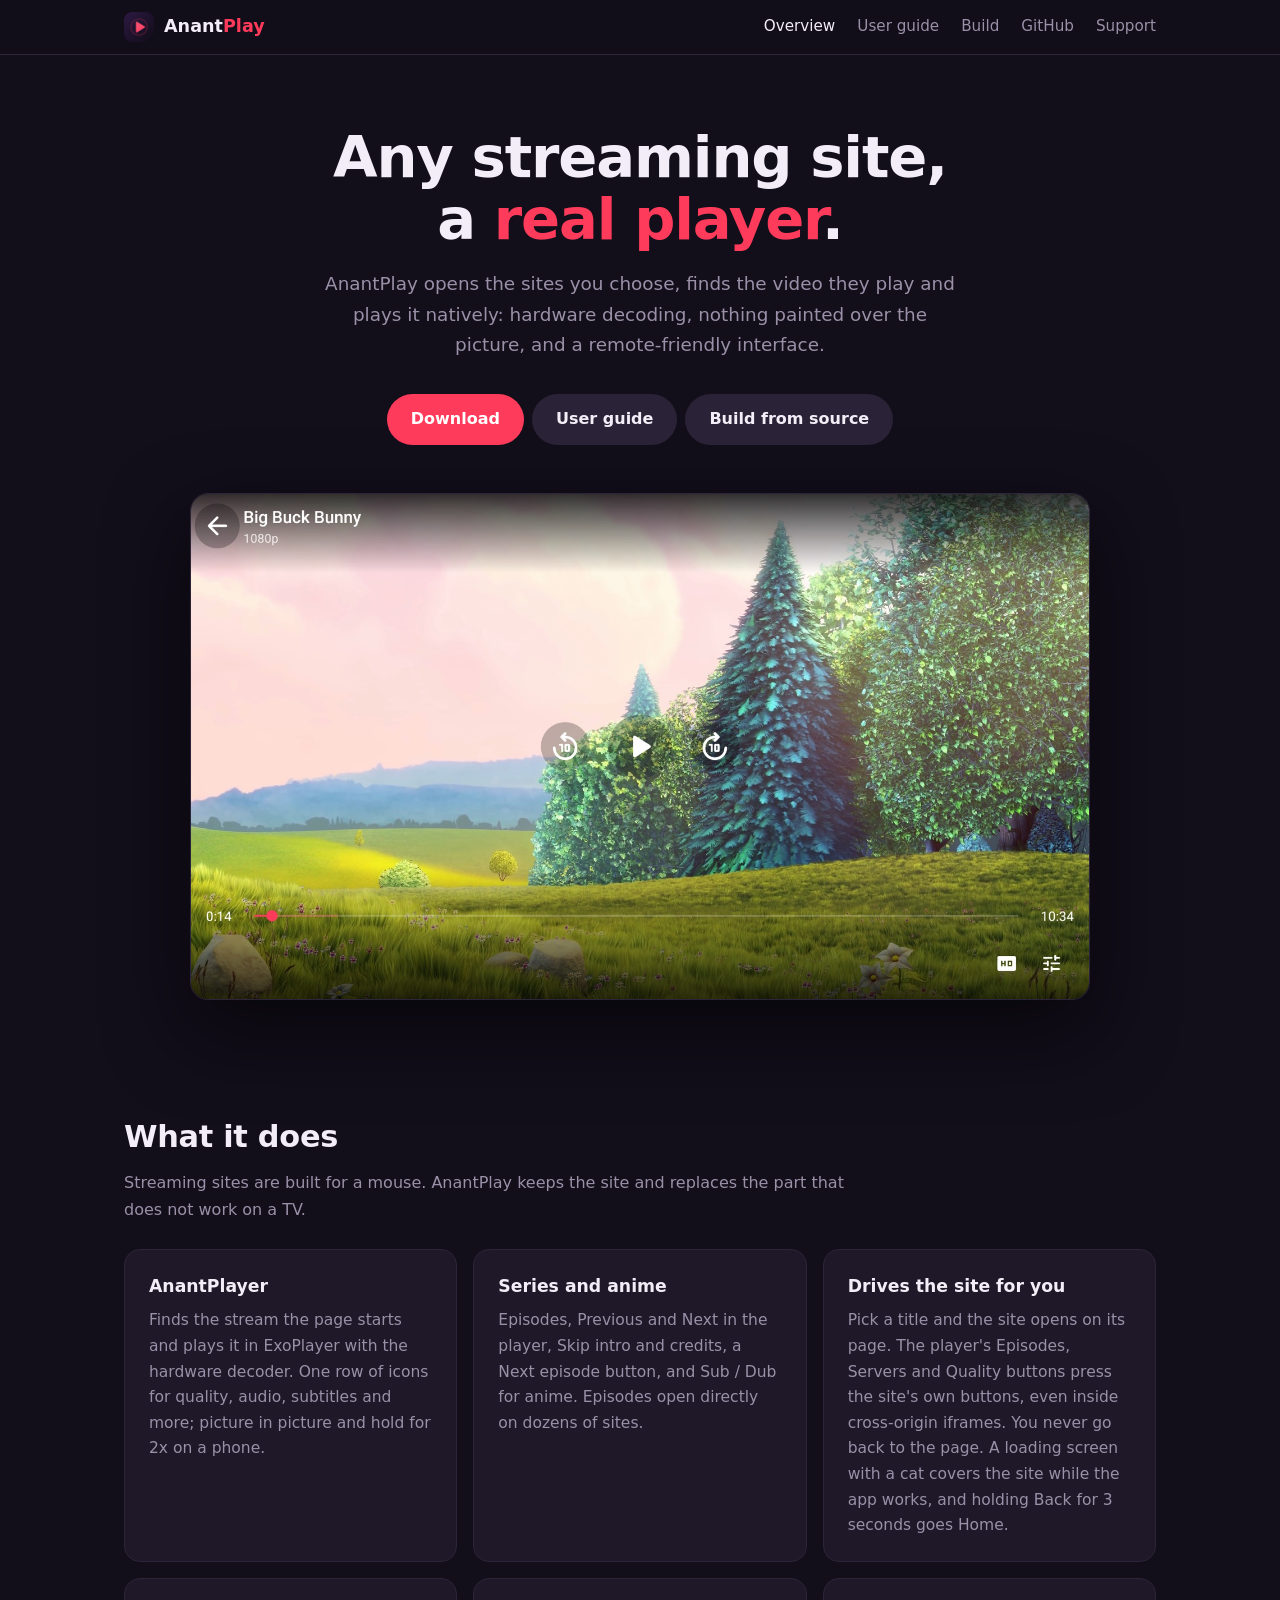
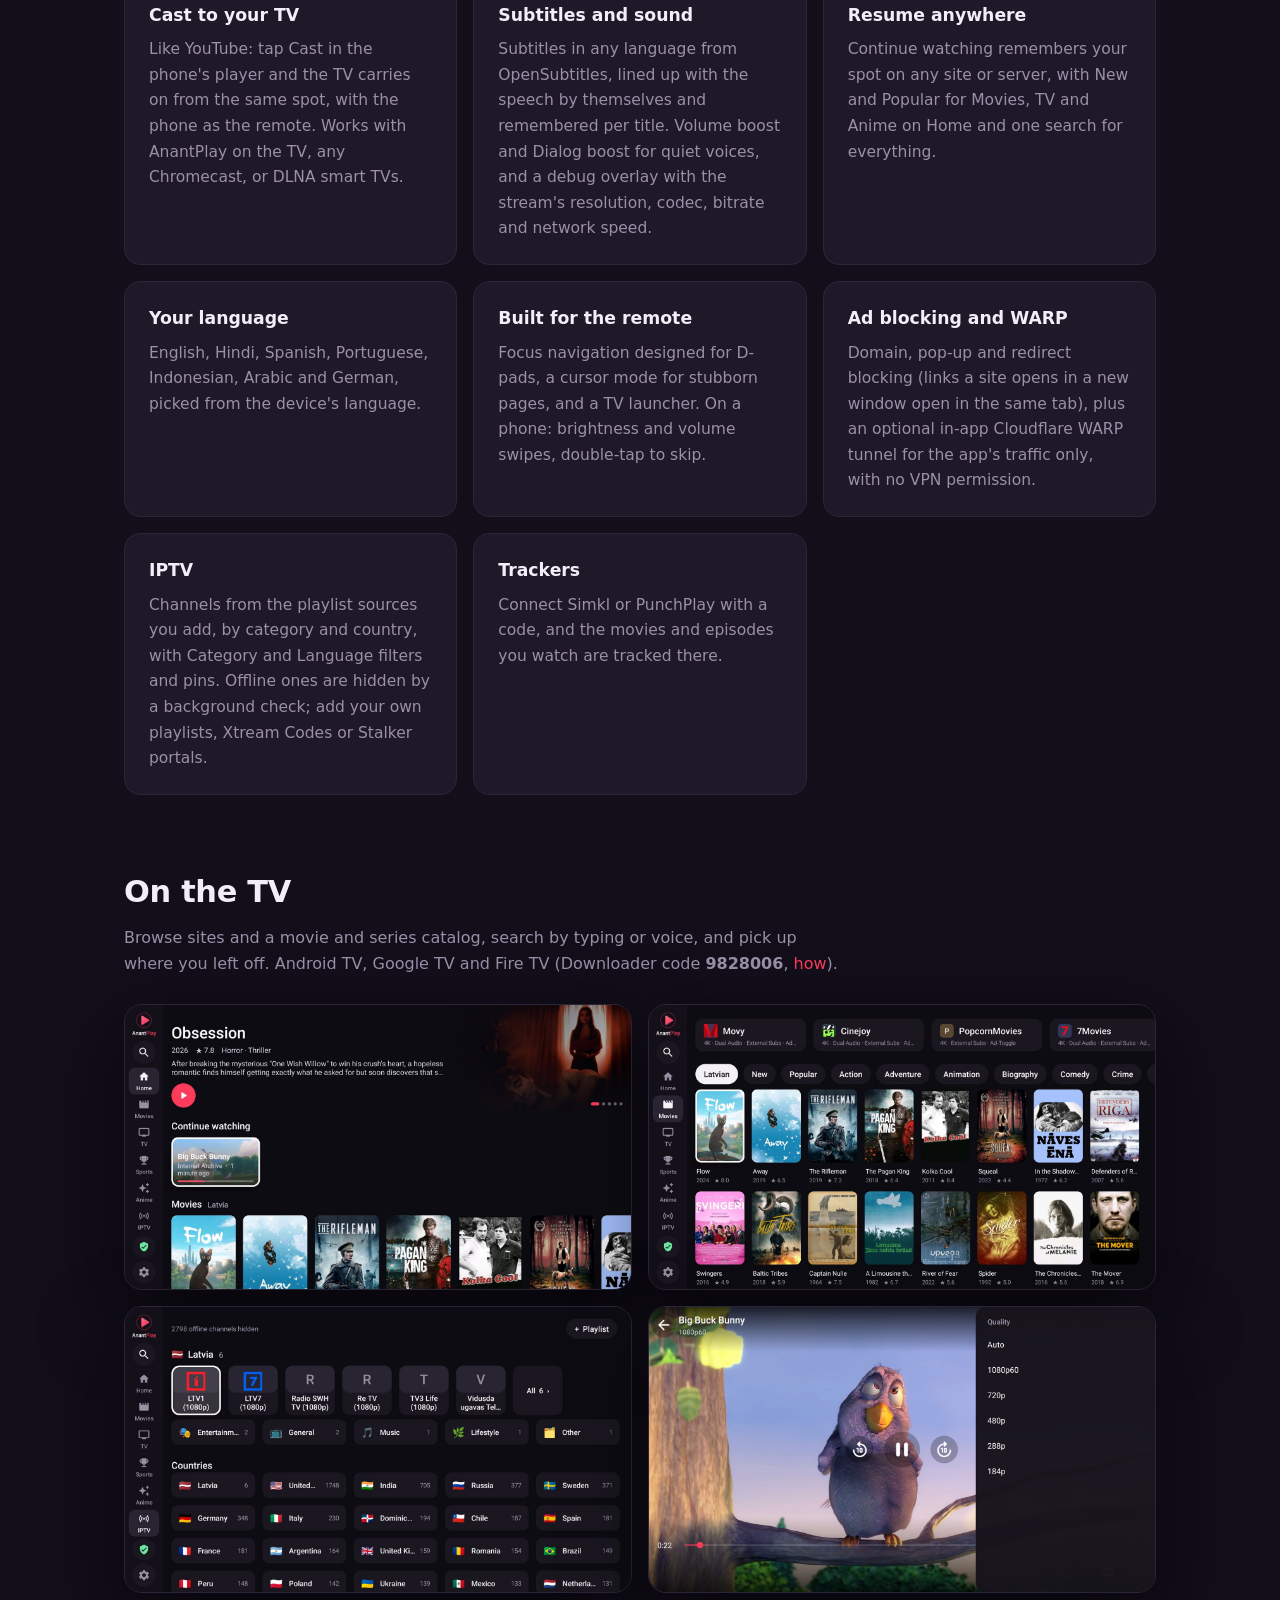
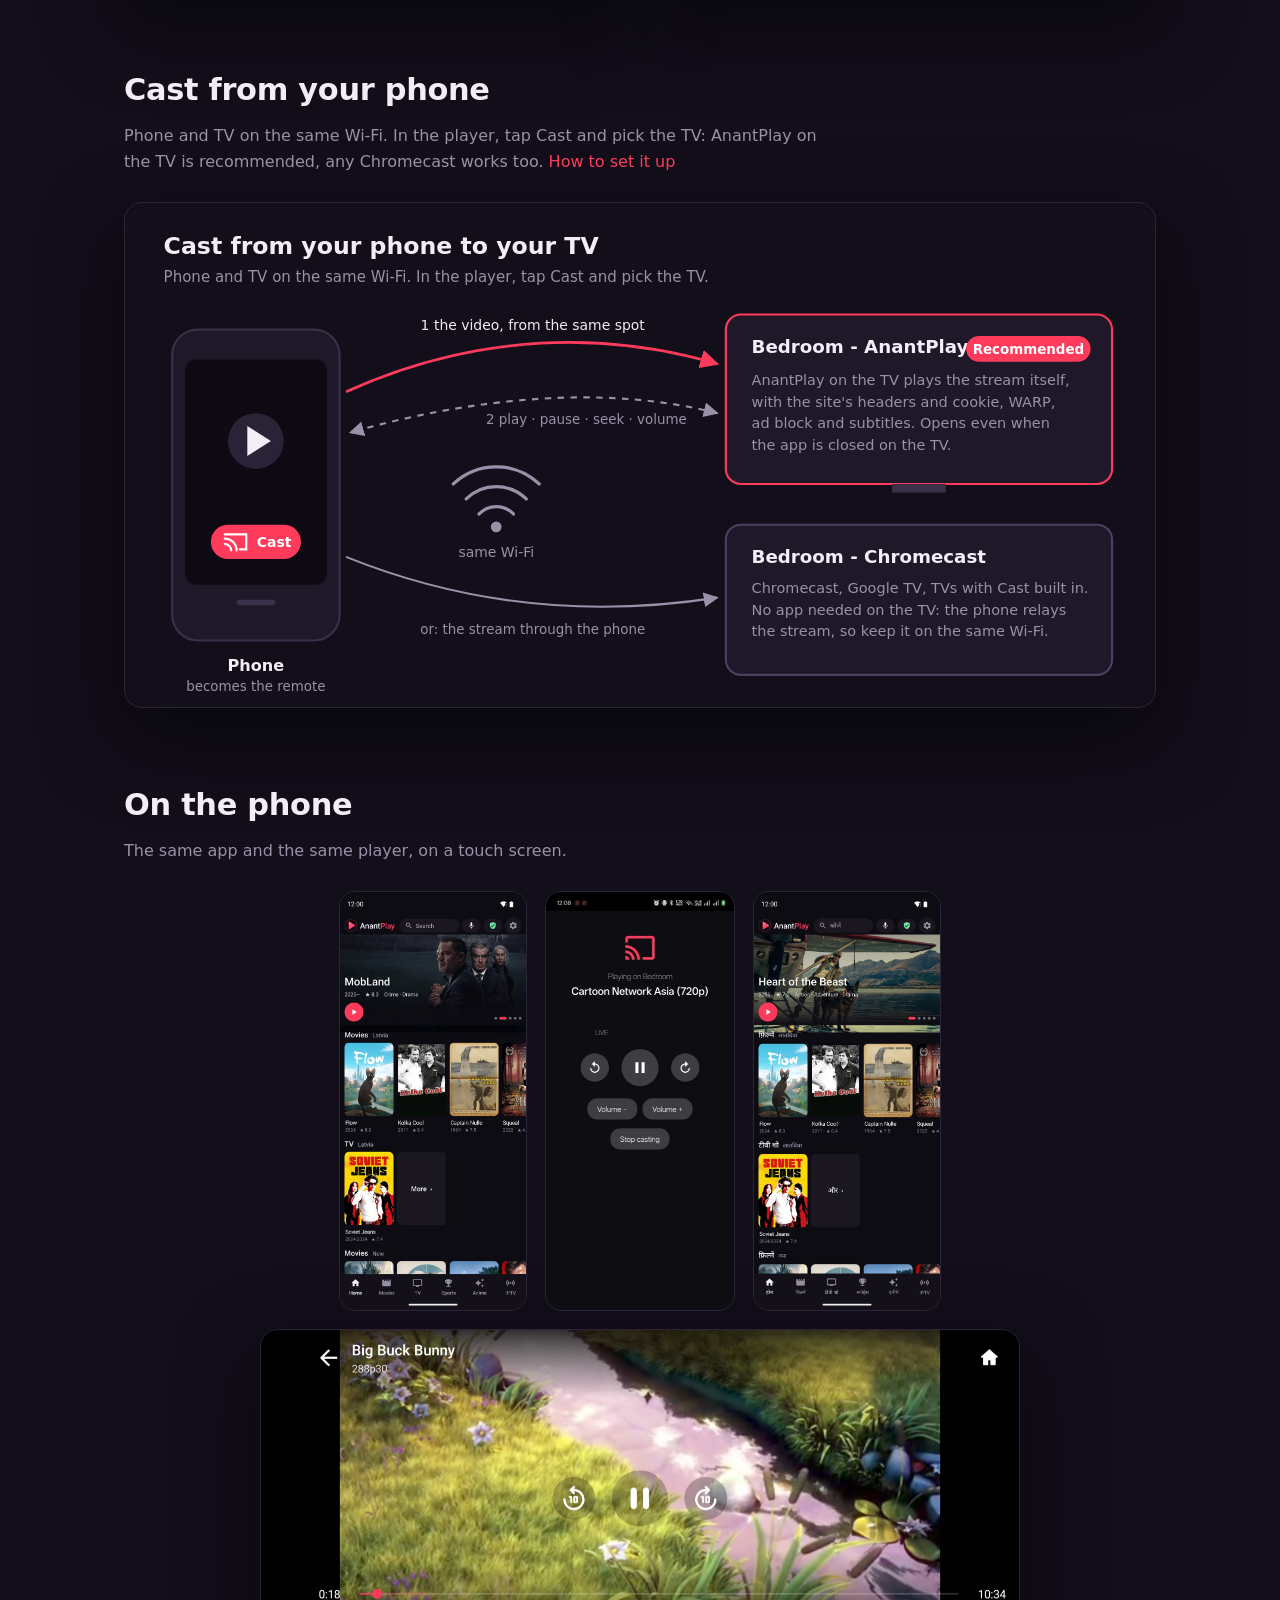
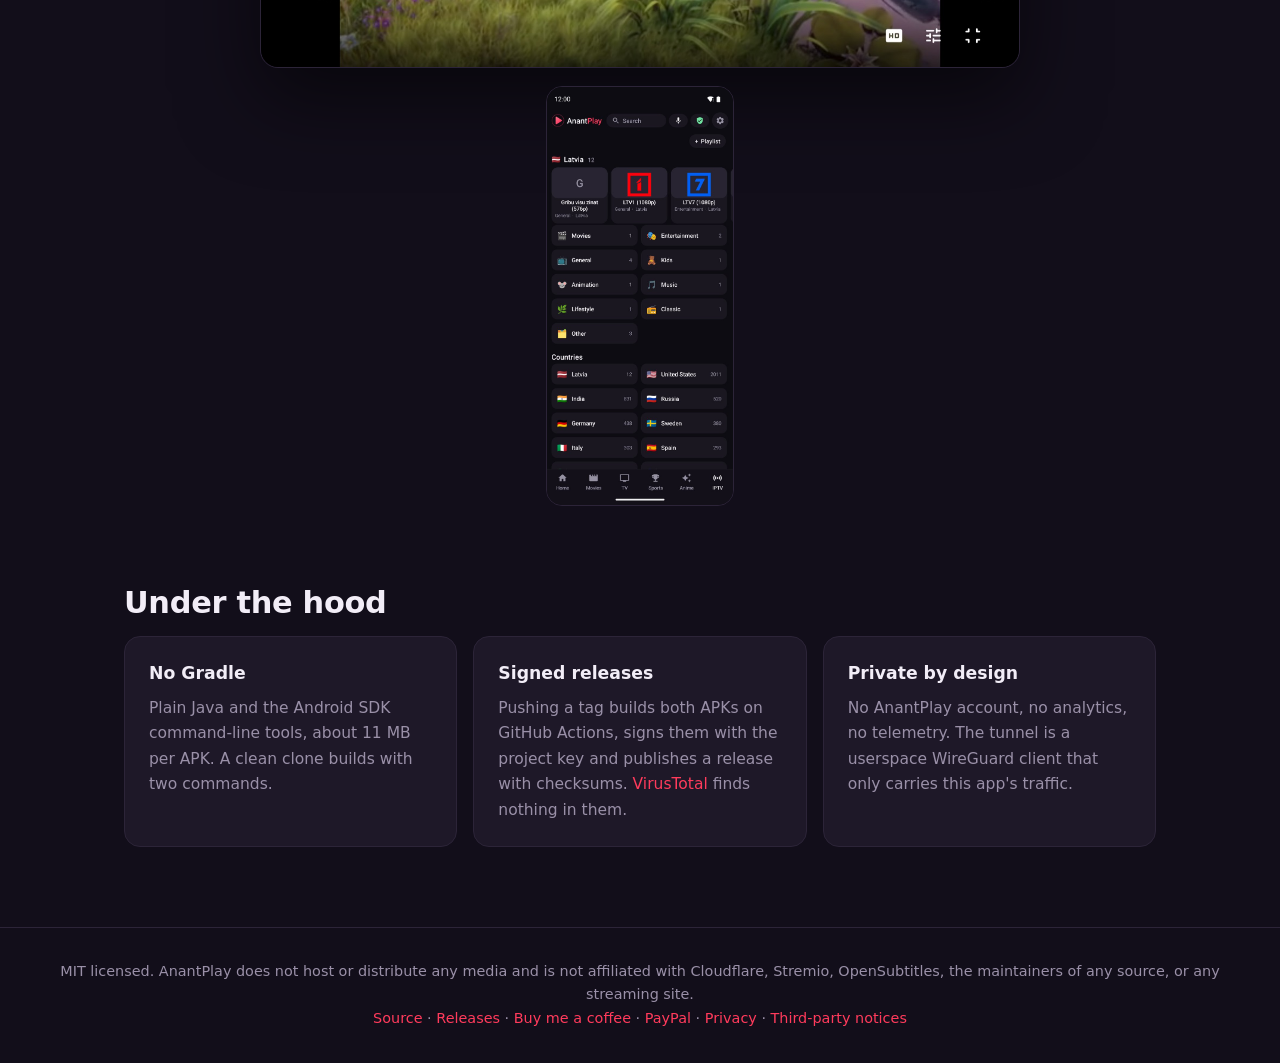
==== docs/index.html @ 97d157d4 "AnantPlay: a TV-first player for the sources you add Any streaming site, a real player. The app carr" ====
<!doctype html>
<html lang="en"><head><meta charset="utf-8"><meta name="viewport" content="width=device-width,initial-scale=1">
<title>AnantPlay: any streaming site, a real player</title>
<meta name="description" content="A TV-first Android app that finds the video a streaming site plays and plays it in its own player, AnantPlayer, with ad blocking, an in-app WARP tunnel, IPTV and a remote-friendly interface.">
<meta property="og:title" content="AnantPlay: any streaming site, a real player"><meta property="og:description" content="A TV-first Android app that finds the video a streaming site plays and plays it in its own player, AnantPlayer, with ad blocking, an in-app WARP tunnel, IPTV and a remote-friendly interface."><meta property="og:image" content="banner.png">
<meta name="theme-color" content="#120e1a"><link rel="icon" href="icon.png"><link rel="stylesheet" href="style.css">
</head><body>
<header class="nav"><div class="in">
<a class="brand" href="index.html"><img src="icon.png" alt=""><span>Anant<b>Play</b></span></a>
<nav><a href="index.html" class="on">Overview</a><a href="guide.html">User guide</a><a href="build.html">Build</a><a href="https://github.com/AnantPlay/android">GitHub</a><a href="https://buymeacoffee.com/rohit267">Support</a></nav>
</div></header>

<main>
<section class="hero">
<h1>Any streaming site,<br>a <b>real player</b>.</h1>
<p class="lead">AnantPlay opens the sites you choose, finds the video they play and plays it natively: hardware decoding, nothing painted over the picture, and a remote-friendly interface.</p>
<a class="btn p" href="https://github.com/AnantPlay/android/releases/latest">Download</a><a class="btn s" href="guide.html">User guide</a><a class="btn s" href="build.html">Build from source</a>
<img class="shot" src="screenshots/player.jpg" alt="AnantPlayer">
</section>

<h2>What it does</h2>
<p class="sub">Streaming sites are built for a mouse. AnantPlay keeps the site and replaces the part that does not work on a TV.</p>
<div class="grid">
<div class="card"><h3>AnantPlayer</h3><p>Finds the stream the page starts and plays it in ExoPlayer with the hardware decoder. One row of icons for quality, audio, subtitles and more; picture in picture and hold for 2x on a phone.</p></div>
<div class="card"><h3>Series and anime</h3><p>Episodes, Previous and Next in the player, Skip intro and credits, a Next episode button, and Sub / Dub for anime. Episodes open directly on dozens of sites.</p></div>
<div class="card"><h3>Drives the site for you</h3><p>Pick a title and the site opens on its page. The player's Episodes, Servers and Quality buttons press the site's own buttons, even inside cross-origin iframes. You never go back to the page. A loading screen with a cat covers the site while the app works, and holding Back for 3 seconds goes Home.</p></div>
<div class="card"><h3>Cast to your TV</h3><p>Like YouTube: tap Cast in the phone's player and the TV carries on from the same spot, with the phone as the remote. Works with AnantPlay on the TV, any Chromecast, or DLNA smart TVs.</p></div>
<div class="card"><h3>Subtitles and sound</h3><p>Subtitles in any language from OpenSubtitles, lined up with the speech by themselves and remembered per title. Volume boost and Dialog boost for quiet voices, and a debug overlay with the stream's resolution, codec, bitrate and network speed.</p></div>
<div class="card"><h3>Resume anywhere</h3><p>Continue watching remembers your spot on any site or server, with New and Popular for Movies, TV and Anime on Home and one search for everything.</p></div>
<div class="card"><h3>Your language</h3><p>English, Hindi, Spanish, Portuguese, Indonesian, Arabic and German, picked from the device's language.</p></div>
<div class="card"><h3>Built for the remote</h3><p>Focus navigation designed for D-pads, a cursor mode for stubborn pages, and a TV launcher. On a phone: brightness and volume swipes, double-tap to skip.</p></div>
<div class="card"><h3>Ad blocking and WARP</h3><p>Domain, pop-up and redirect blocking (links a site opens in a new window open in the same tab), plus an optional in-app Cloudflare WARP tunnel for the app's traffic only, with no VPN permission.</p></div>
<div class="card"><h3>IPTV</h3><p>Channels from the playlist sources you add, by category and country, with Category and Language filters and pins. Offline ones are hidden by a background check; add your own playlists, Xtream Codes or Stalker portals.</p></div>
<div class="card"><h3>Trackers</h3><p>Connect Simkl or PunchPlay with a code, and the movies and episodes you watch are tracked there.</p></div>
</div>

<h2>On the TV</h2>
<p class="sub">Browse sites and a movie and series catalog, search by typing or voice, and pick up where you left off. Android TV, Google TV and Fire TV (Downloader code <b>9828006</b>, <a href="guide.html#firetv">how</a>).</p>
<div class="two"><img class="shot" src="screenshots/home.jpg" alt="Home"><img class="shot" src="screenshots/sites.jpg" alt="Sites"></div>
<div class="two" style="margin-top:16px"><img class="shot" src="screenshots/iptv.jpg" alt="IPTV"><img class="shot" src="screenshots/quality.jpg" alt="Quality"></div>

<h2>Cast from your phone</h2>
<p class="sub">Phone and TV on the same Wi-Fi. In the player, tap Cast and pick the TV: AnantPlay on the TV is recommended, any Chromecast works too. <a href="guide.html#cast">How to set it up</a></p>
<img class="shot" src="cast.svg" alt="Cast from the phone to a TV on the same Wi-Fi">

<h2>On the phone</h2>
<p class="sub">The same app and the same player, on a touch screen.</p>
<div class="phones"><img src="screenshots/phone-home.jpg" alt="Phone home"><img src="screenshots/phone-cast.jpg" alt="The phone as the remote"><img src="screenshots/phone-hindi.jpg" alt="Home in Hindi"></div>
<img class="shot" src="screenshots/phone-player.jpg" alt="Phone player" style="max-width:760px;margin:18px auto 0">
<div class="phones" style="margin-top:18px"><img src="screenshots/phone-iptv.jpg" alt="IPTV on a phone"></div>

<h2>Under the hood</h2>
<div class="grid">
<div class="card"><h3>No Gradle</h3><p>Plain Java and the Android SDK command-line tools, about 11 MB per APK. A clean clone builds with two commands.</p></div>
<div class="card"><h3>Signed releases</h3><p>Pushing a tag builds both APKs on GitHub Actions, signs them with the project key and publishes a release with checksums. <a href="https://www.virustotal.com/gui/file/894edb0ceb42657c3899cd4cb26bc1af1ecac9eb8fe07d5bde93e271e951040f/detection">VirusTotal</a> finds nothing in them.</p></div>
<div class="card"><h3>Private by design</h3><p>No AnantPlay account, no analytics, no telemetry. The tunnel is a userspace WireGuard client that only carries this app's traffic.</p></div>
</div>
</main>
<footer>MIT licensed. AnantPlay does not host or distribute any media and is not affiliated with Cloudflare, Stremio, OpenSubtitles, the maintainers of any source, or any streaming site.<br>
<a href="https://github.com/AnantPlay/android">Source</a> · <a href="https://github.com/AnantPlay/android/releases/latest">Releases</a> · <a href="https://buymeacoffee.com/rohit267">Buy me a coffee</a> · <a href="https://paypal.me/champdev">PayPal</a> · <a href="privacy.html">Privacy</a> · <a href="https://github.com/AnantPlay/android/blob/main/THIRD_PARTY.md">Third-party notices</a></footer>
</body></html>
---- docs/style.css ----
:root { --bg:#120e1a; --card:#1e1828; --card2:#2a2236; --accent:#ff3b5c; --text:#f2edf7; --muted:#9a90a8; --line:#2c2438; }
* { box-sizing:border-box; }
html { scroll-behavior:smooth; }
body { margin:0; background:var(--bg); color:var(--text); font:16px/1.65 system-ui,-apple-system,"Segoe UI",Roboto,sans-serif; -webkit-font-smoothing:antialiased; }
a { color:var(--accent); text-decoration:none; } a:hover { text-decoration:underline; }
code,pre { font-family:ui-monospace,SFMono-Regular,Menlo,Consolas,monospace; font-size:.92em; }
code { background:var(--card); border:1px solid var(--line); padding:.1em .4em; border-radius:6px; }
pre { background:#0d0a13; border:1px solid var(--line); border-radius:12px; padding:16px 18px; overflow:auto; line-height:1.5; }
pre code { background:none; border:0; padding:0; }
header.nav { position:sticky; top:0; z-index:5; backdrop-filter:blur(12px); background:rgba(18,14,26,.82); border-bottom:1px solid var(--line); }
.nav .in { max-width:1080px; margin:auto; padding:12px 24px; display:flex; align-items:center; gap:28px; }
.brand { display:flex; align-items:center; gap:10px; font-weight:700; font-size:1.1rem; color:var(--text); } .brand img { width:30px; height:30px; border-radius:8px; } .brand b { color:var(--accent); font-weight:700; }
.nav nav { margin-left:auto; display:flex; gap:22px; } .nav nav a { color:var(--muted); font-size:.95rem; } .nav nav a:hover, .nav nav a.on { color:var(--text); text-decoration:none; }
main { max-width:1080px; margin:auto; padding:0 24px 80px; }
.hero { padding:72px 0 40px; text-align:center; }
.hero h1 { font-size:clamp(2.2rem,5vw,3.6rem); line-height:1.08; margin:0 0 18px; letter-spacing:-.02em; } .hero h1 b { color:var(--accent); }
.hero p.lead { max-width:640px; margin:0 auto 30px; color:var(--muted); font-size:1.15rem; }
.btn { display:inline-block; padding:12px 24px; border-radius:999px; font-weight:600; margin:4px; } .btn.p { background:var(--accent); color:#fff; } .btn.s { background:var(--card2); color:var(--text); } .btn:hover { text-decoration:none; filter:brightness(1.1); }
.shot { border-radius:18px; border:1px solid var(--line); box-shadow:0 30px 80px rgba(0,0,0,.55); width:100%; display:block; }
.hero .shot { max-width:900px; margin:44px auto 0; }
h2 { font-size:1.9rem; margin:72px 0 8px; letter-spacing:-.01em; } h3 { margin:34px 0 6px; font-size:1.2rem; }
p.sub { color:var(--muted); margin:0 0 26px; max-width:720px; }
.grid { display:grid; grid-template-columns:repeat(auto-fit,minmax(300px,1fr)); gap:16px; }
.card { background:var(--card); border:1px solid var(--line); border-radius:16px; padding:22px 24px; } .card h3 { margin:0 0 8px; font-size:1.08rem; } .card p { margin:0; color:var(--muted); font-size:.97rem; }
.two { display:grid; grid-template-columns:1fr 1fr; gap:16px; } @media(max-width:760px){ .two { grid-template-columns:1fr; } .nav nav { gap:14px; } }
.phones { display:flex; gap:18px; justify-content:center; align-items:flex-start; flex-wrap:wrap; } .phones img { height:420px; width:auto; border-radius:16px; border:1px solid var(--line); }
table { border-collapse:collapse; width:100%; margin:14px 0; } th,td { text-align:left; padding:10px 14px; border-bottom:1px solid var(--line); vertical-align:top; } th { color:var(--muted); font-weight:600; font-size:.9rem; }
kbd { background:var(--card2); border:1px solid var(--line); border-bottom-width:2px; border-radius:6px; padding:.1em .5em; font:600 .85em ui-monospace,monospace; }
.note { border-left:3px solid var(--accent); background:var(--card); padding:12px 18px; border-radius:0 12px 12px 0; color:var(--muted); margin:18px 0; }
.layout { display:grid; grid-template-columns:220px 1fr; gap:48px; padding-top:40px; } .toc { position:sticky; top:84px; align-self:start; font-size:.93rem; } .toc a { display:block; color:var(--muted); padding:5px 0; } .toc a:hover { color:var(--text); text-decoration:none; }
.layout h1 { margin:0 0 6px; font-size:2.2rem; letter-spacing:-.02em; } .layout h2 { margin-top:52px; scroll-margin-top:80px; }
@media(max-width:860px){ .layout { grid-template-columns:1fr; } .toc { display:none; } }
footer { border-top:1px solid var(--line); color:var(--muted); font-size:.9rem; text-align:center; padding:32px 24px; }
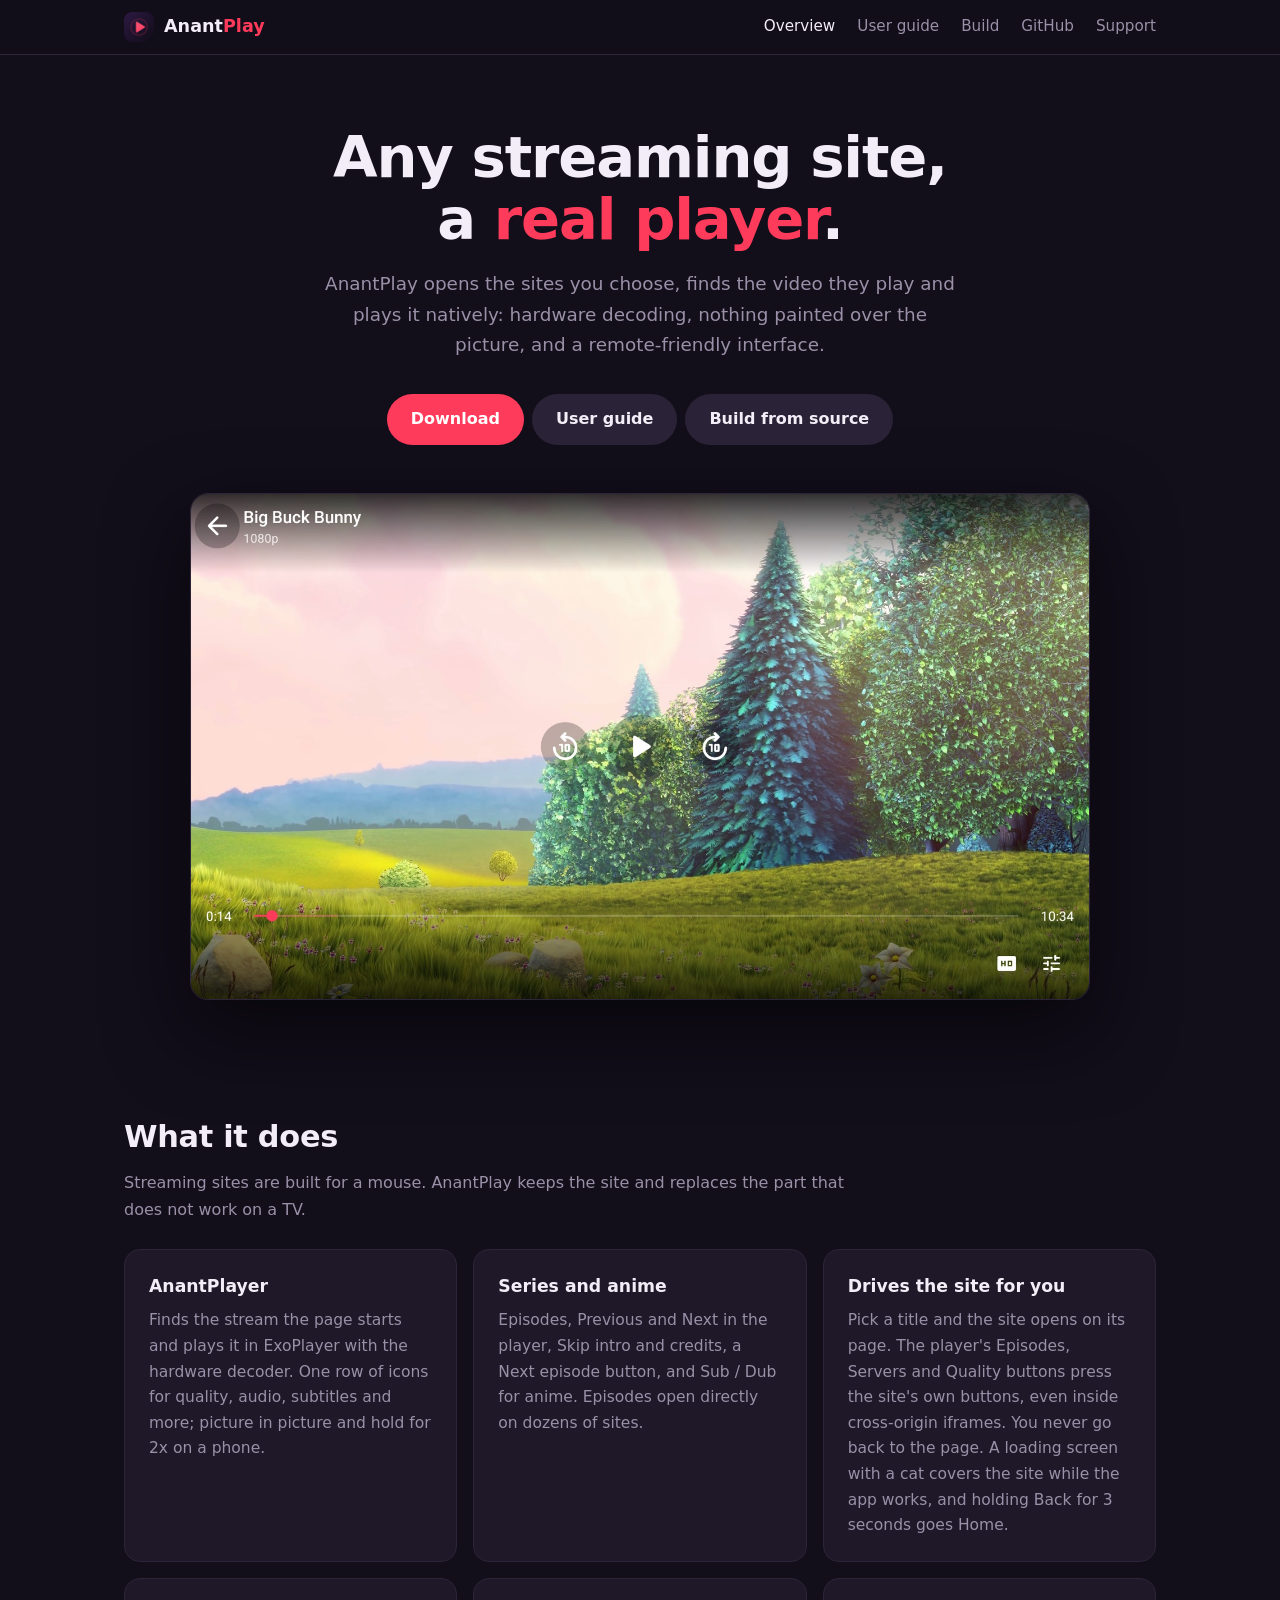
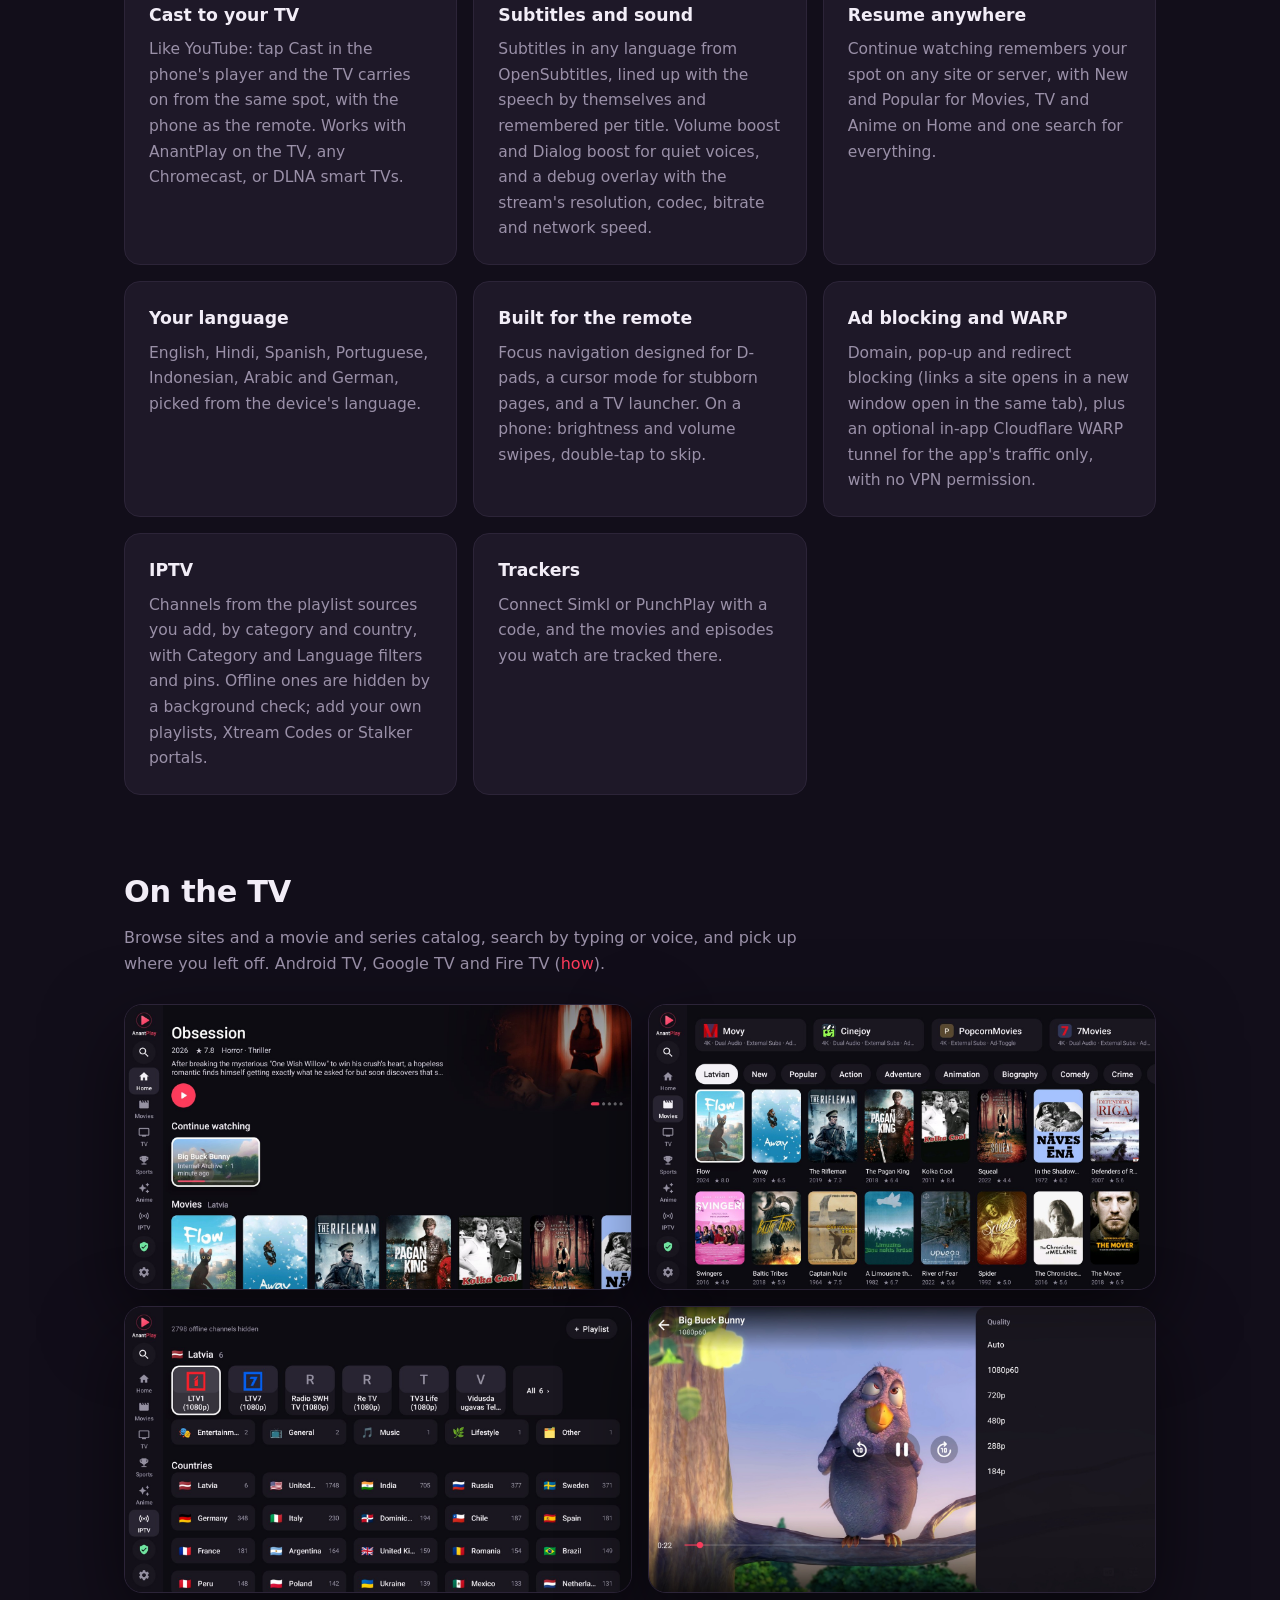
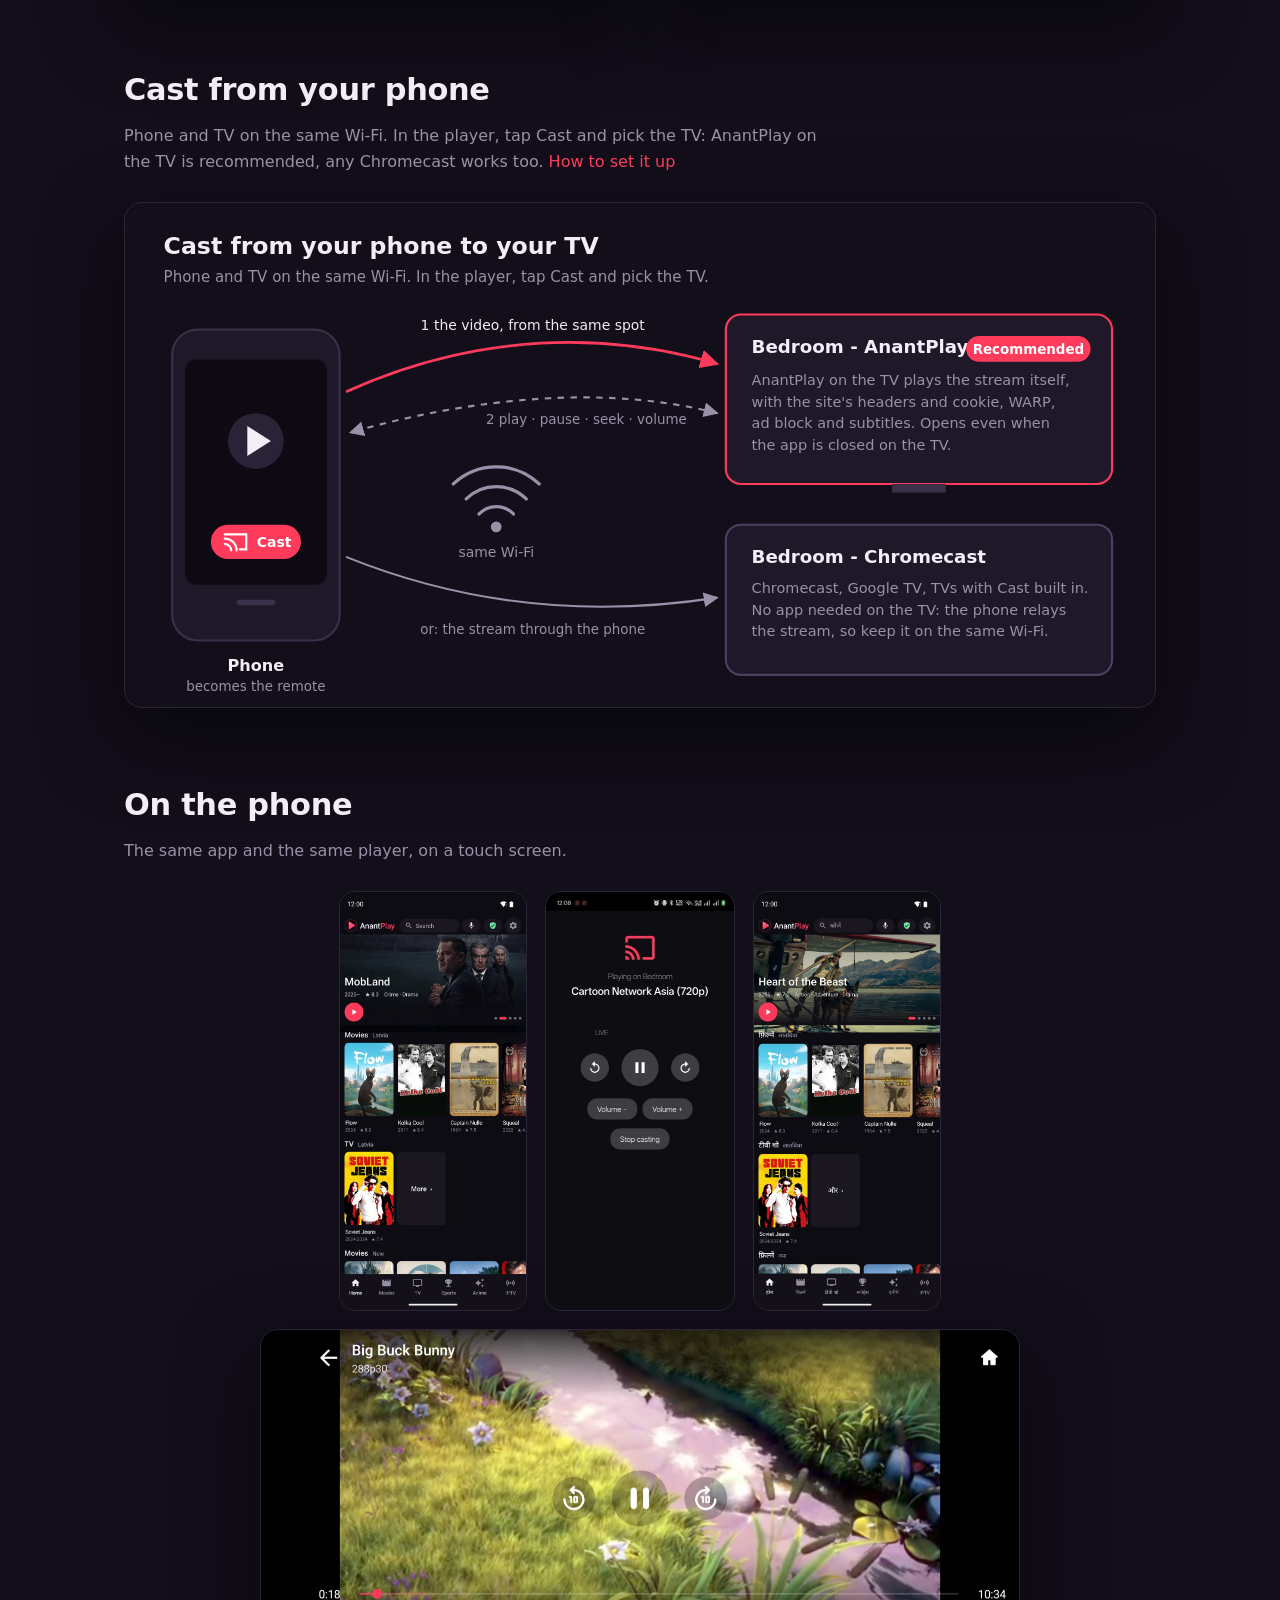
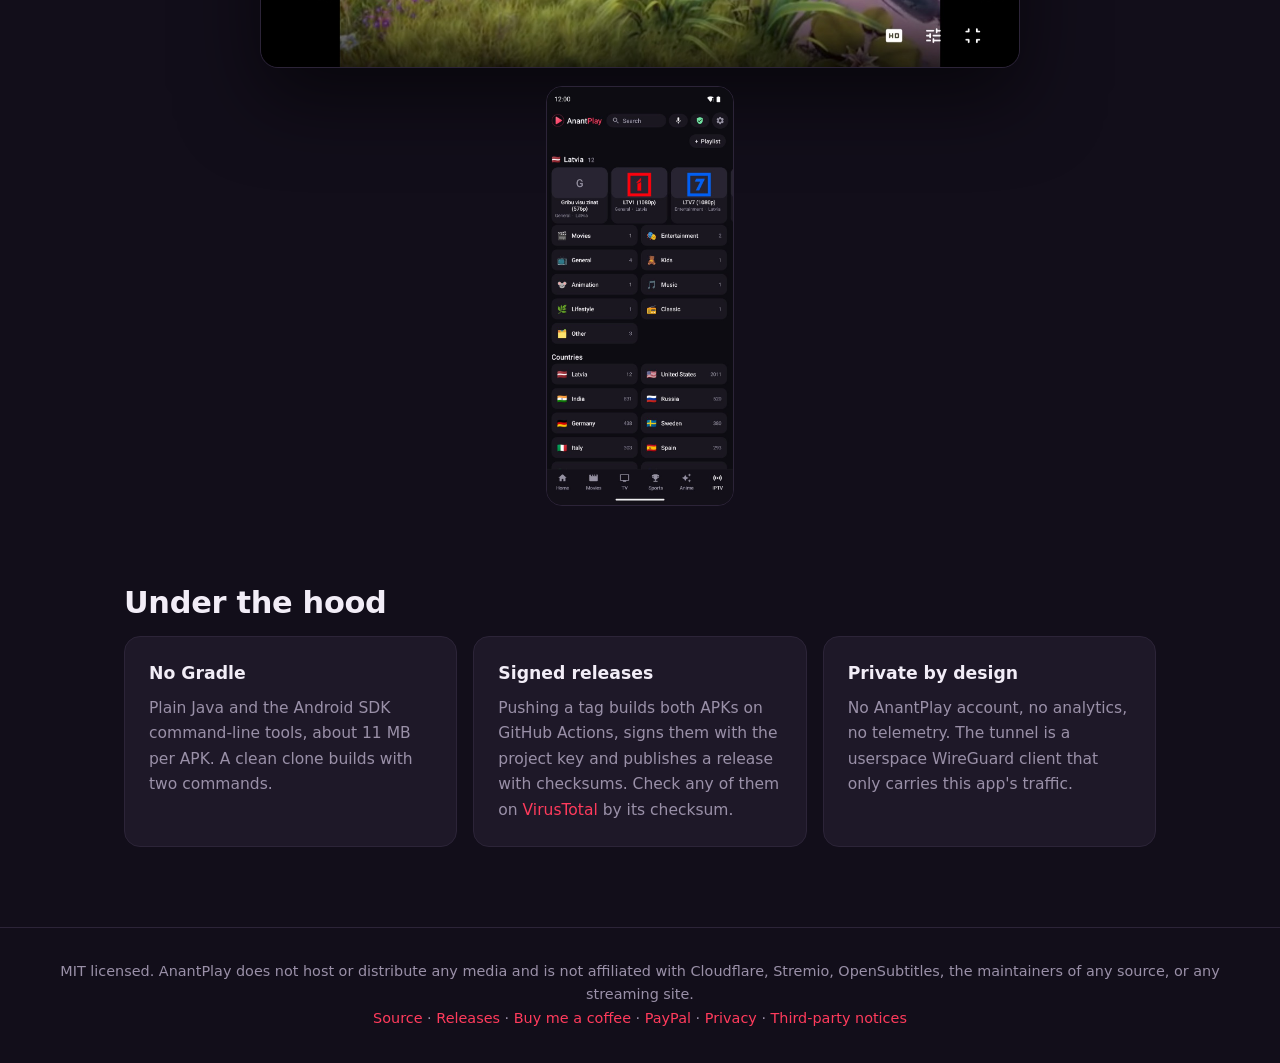
==== commit 6fd02fee: "Version 2.21.0; docs: direct Fire TV link, VirusTotal by checksum, Sources in the layout table Co-Au" ====
--- a/docs/index.html
+++ b/docs/index.html
@@ -35,7 +35,7 @@
 </div>
 
 <h2>On the TV</h2>
-<p class="sub">Browse sites and a movie and series catalog, search by typing or voice, and pick up where you left off. Android TV, Google TV and Fire TV (Downloader code <b>9828006</b>, <a href="guide.html#firetv">how</a>).</p>
+<p class="sub">Browse sites and a movie and series catalog, search by typing or voice, and pick up where you left off. Android TV, Google TV and Fire TV (<a href="guide.html#firetv">how</a>).</p>
 <div class="two"><img class="shot" src="screenshots/home.jpg" alt="Home"><img class="shot" src="screenshots/sites.jpg" alt="Sites"></div>
 <div class="two" style="margin-top:16px"><img class="shot" src="screenshots/iptv.jpg" alt="IPTV"><img class="shot" src="screenshots/quality.jpg" alt="Quality"></div>
 
@@ -52,7 +52,7 @@
 <h2>Under the hood</h2>
 <div class="grid">
 <div class="card"><h3>No Gradle</h3><p>Plain Java and the Android SDK command-line tools, about 11 MB per APK. A clean clone builds with two commands.</p></div>
-<div class="card"><h3>Signed releases</h3><p>Pushing a tag builds both APKs on GitHub Actions, signs them with the project key and publishes a release with checksums. <a href="https://www.virustotal.com/gui/file/894edb0ceb42657c3899cd4cb26bc1af1ecac9eb8fe07d5bde93e271e951040f/detection">VirusTotal</a> finds nothing in them.</p></div>
+<div class="card"><h3>Signed releases</h3><p>Pushing a tag builds both APKs on GitHub Actions, signs them with the project key and publishes a release with checksums. Check any of them on <a href="https://www.virustotal.com">VirusTotal</a> by its checksum.</p></div>
 <div class="card"><h3>Private by design</h3><p>No AnantPlay account, no analytics, no telemetry. The tunnel is a userspace WireGuard client that only carries this app's traffic.</p></div>
 </div>
 </main>
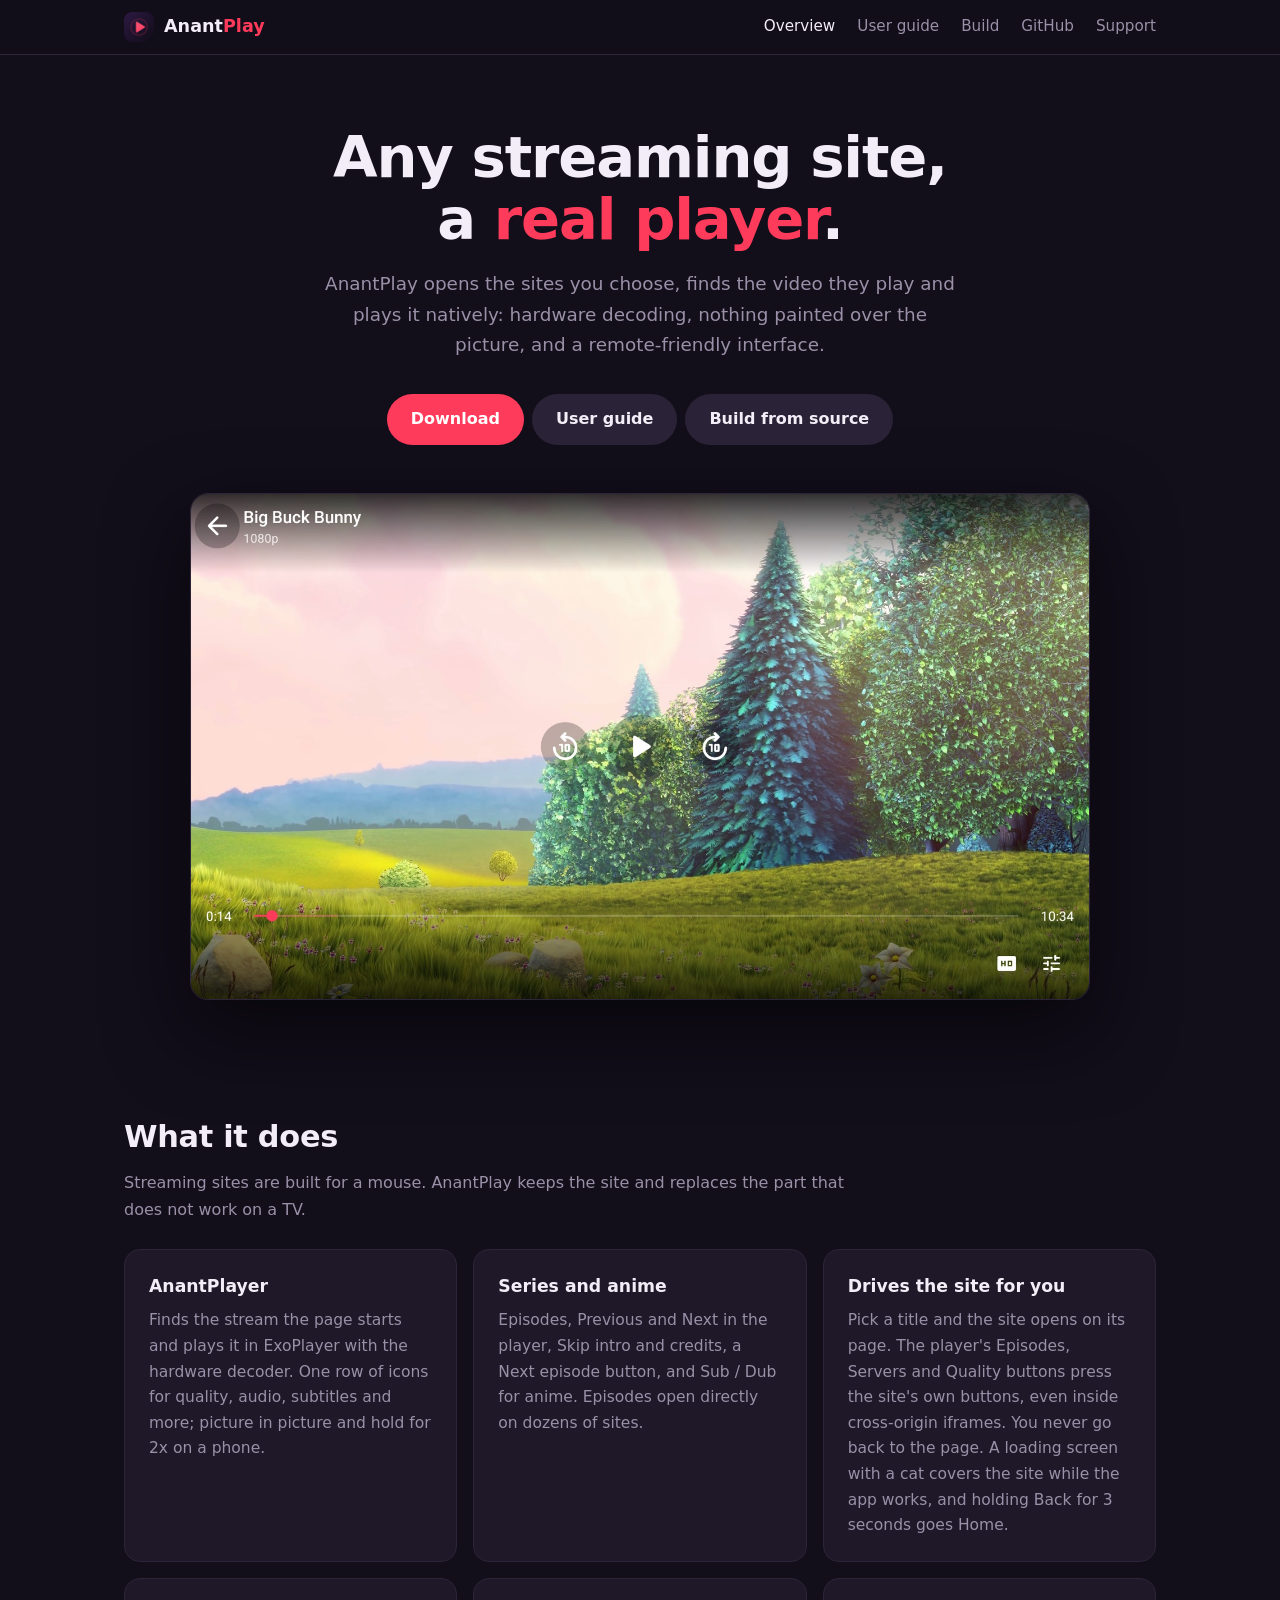
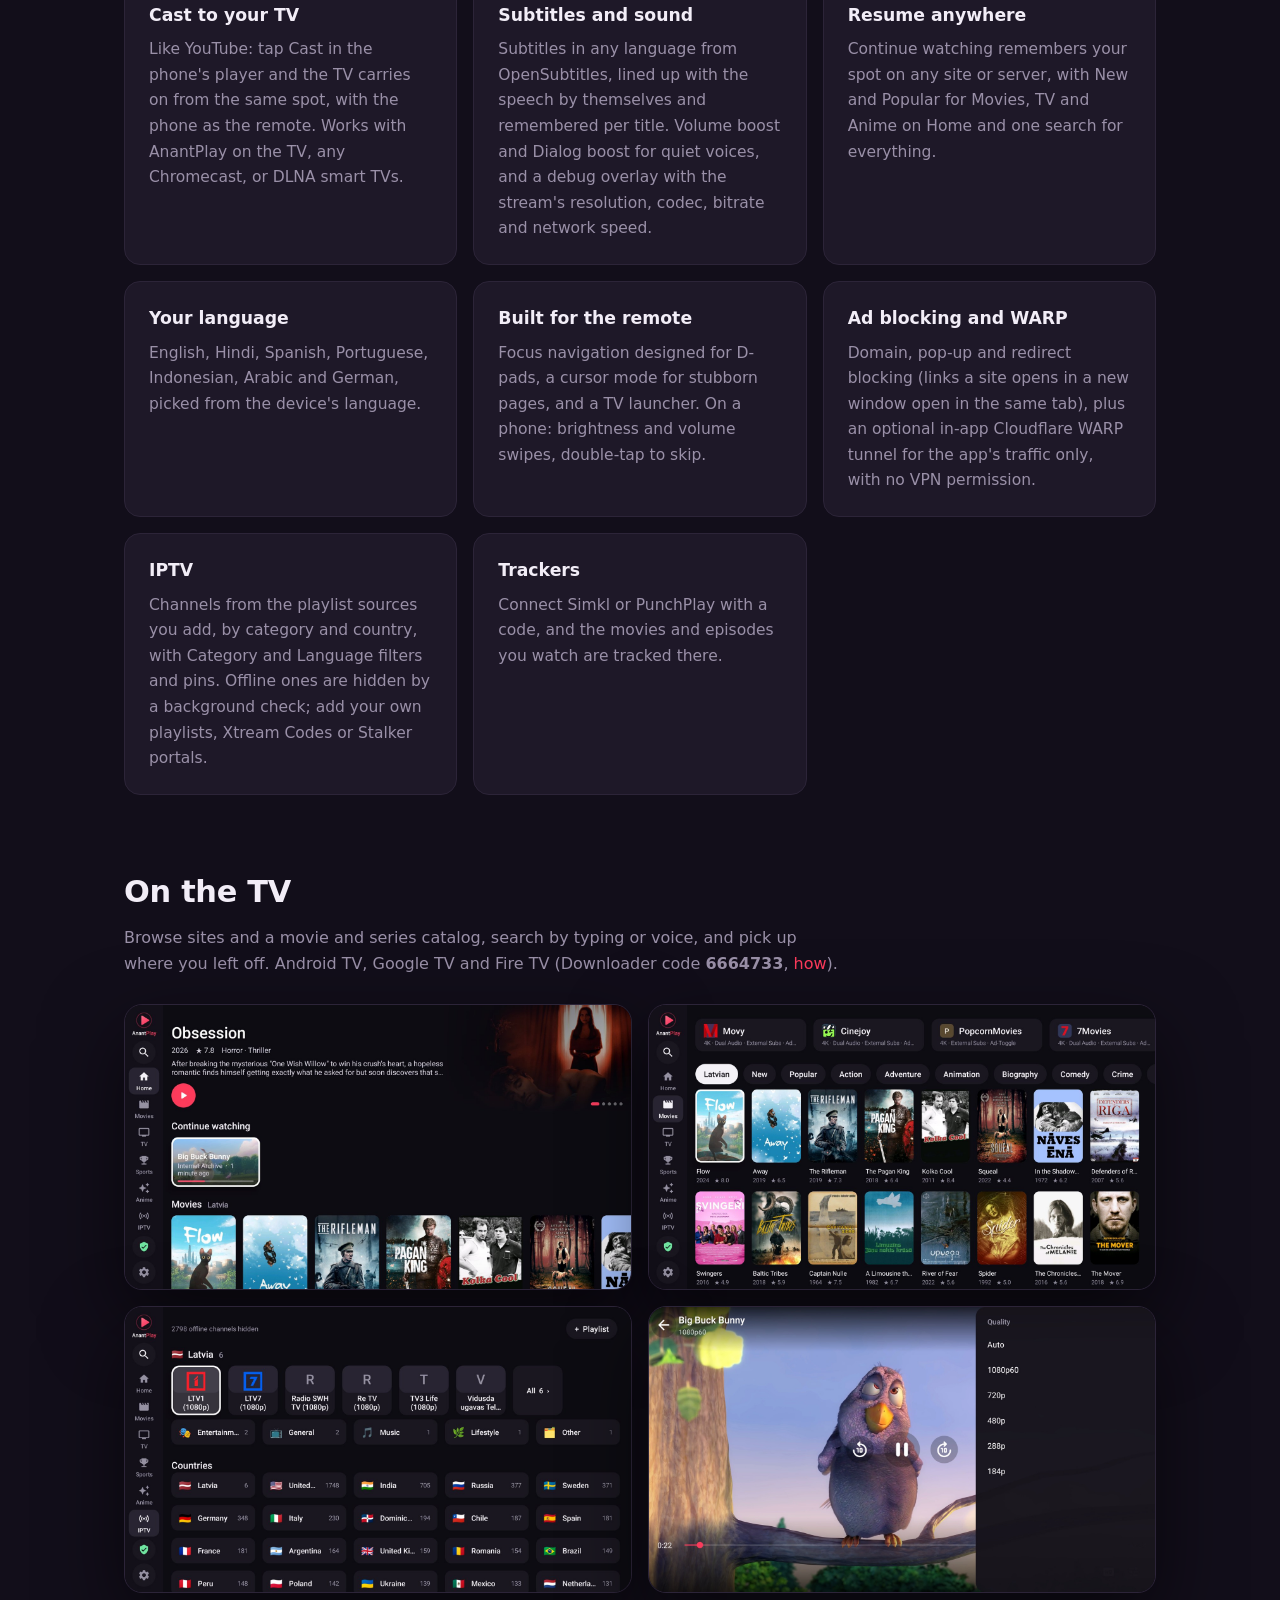
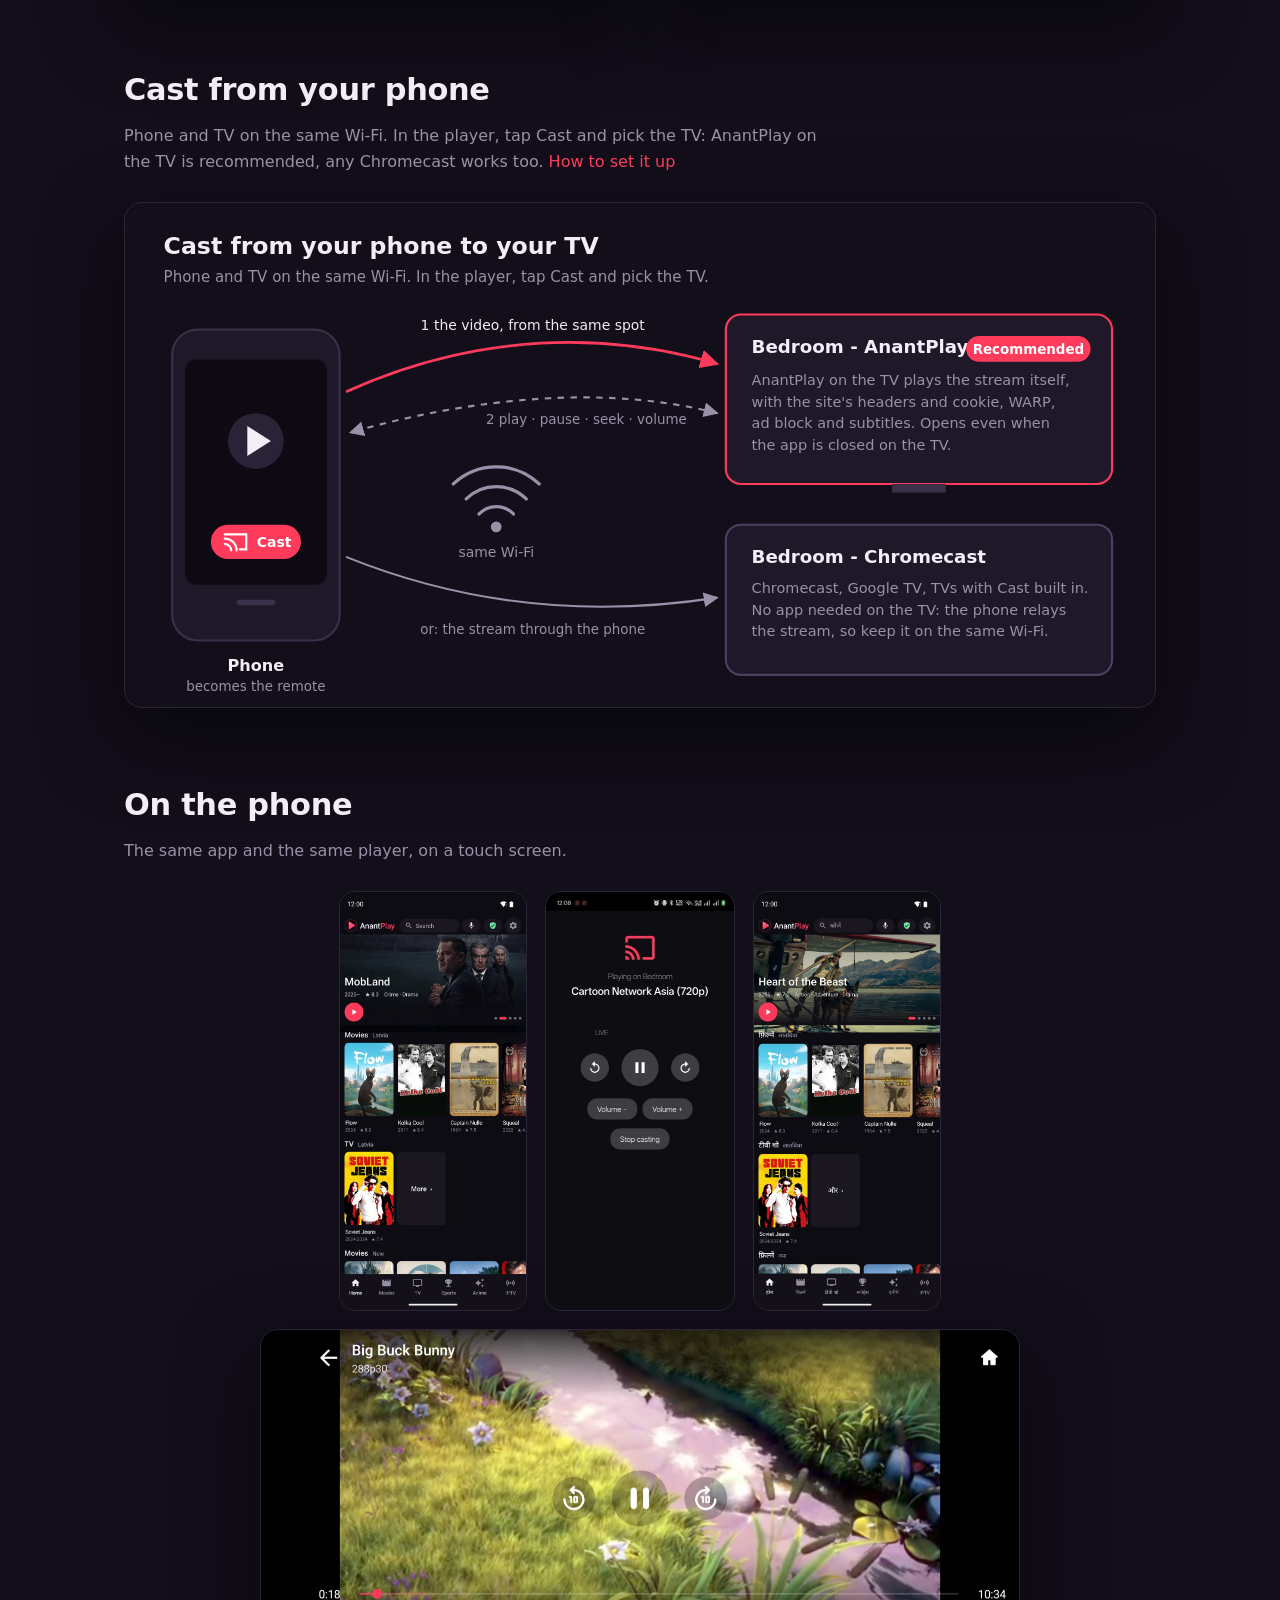
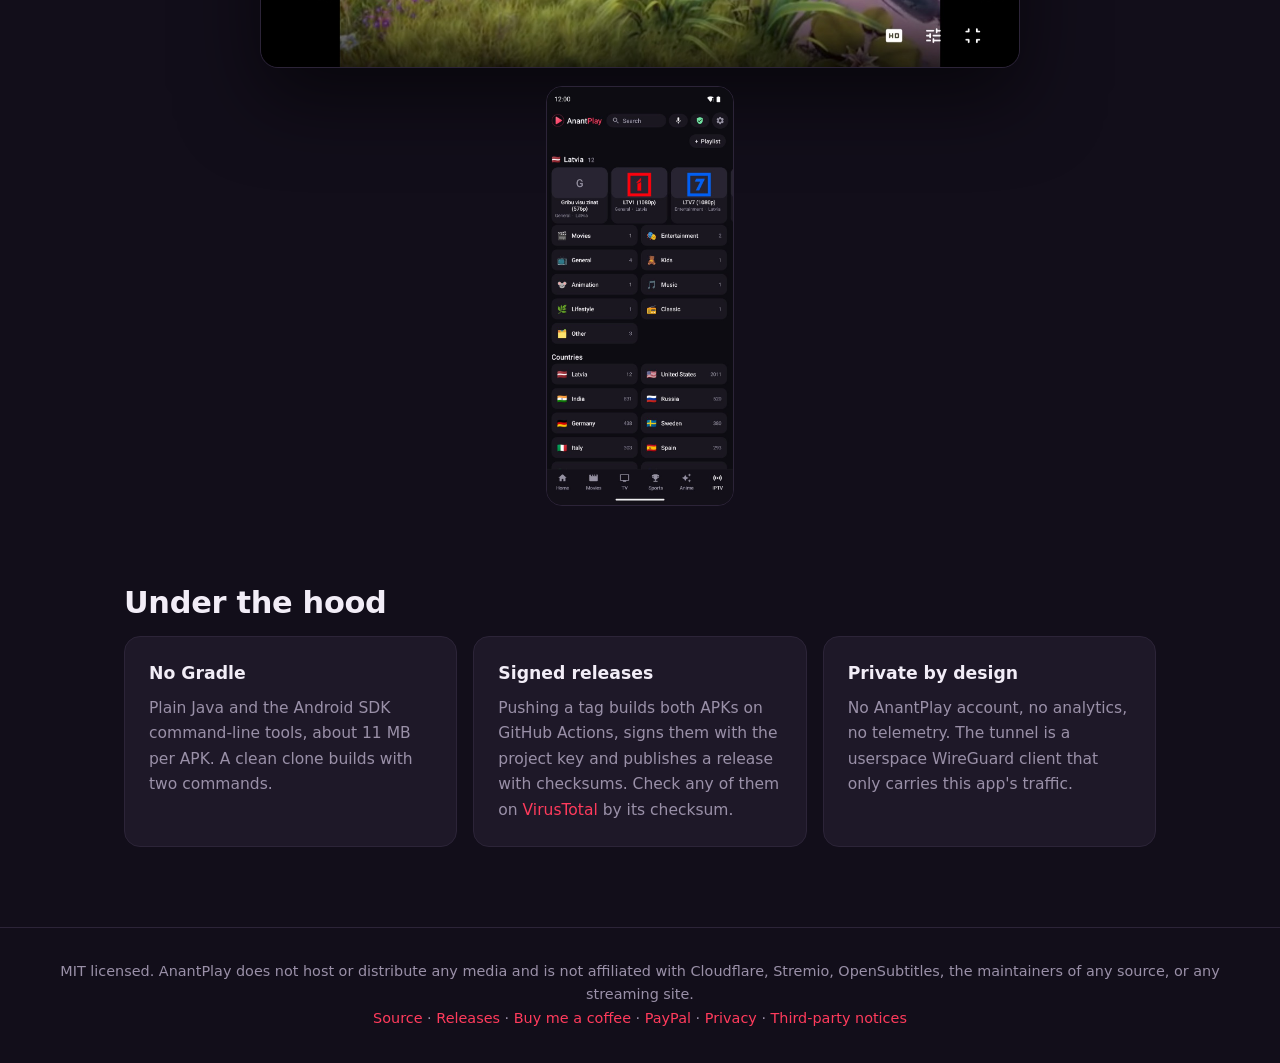
==== commit 40156e4f: "Docs: Fire TV Downloader code 6664733 Co-Authored-By: Claude Opus 5.5 <noreply@anthropic.com>" ====
--- a/docs/index.html
+++ b/docs/index.html
@@ -35,7 +35,7 @@
 </div>
 
 <h2>On the TV</h2>
-<p class="sub">Browse sites and a movie and series catalog, search by typing or voice, and pick up where you left off. Android TV, Google TV and Fire TV (<a href="guide.html#firetv">how</a>).</p>
+<p class="sub">Browse sites and a movie and series catalog, search by typing or voice, and pick up where you left off. Android TV, Google TV and Fire TV (Downloader code <b>6664733</b>, <a href="guide.html#firetv">how</a>).</p>
 <div class="two"><img class="shot" src="screenshots/home.jpg" alt="Home"><img class="shot" src="screenshots/sites.jpg" alt="Sites"></div>
 <div class="two" style="margin-top:16px"><img class="shot" src="screenshots/iptv.jpg" alt="IPTV"><img class="shot" src="screenshots/quality.jpg" alt="Quality"></div>
 
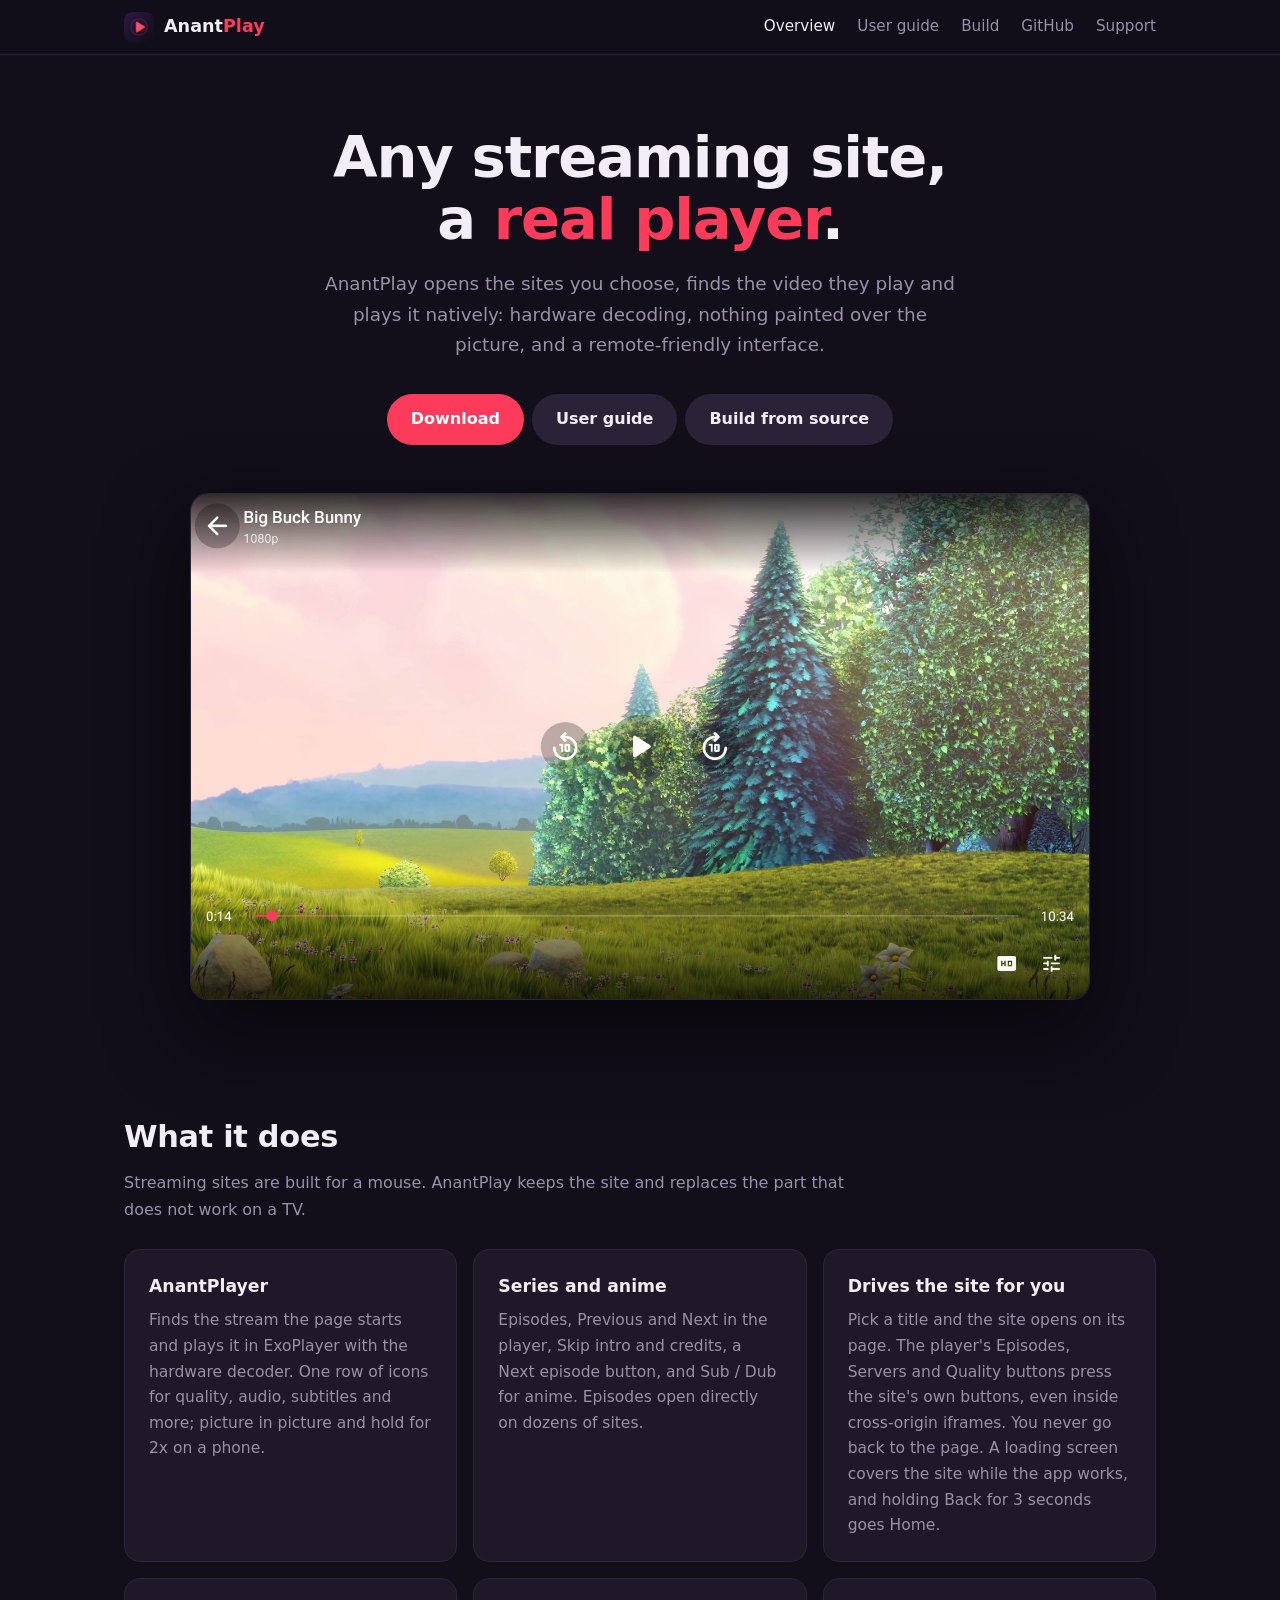
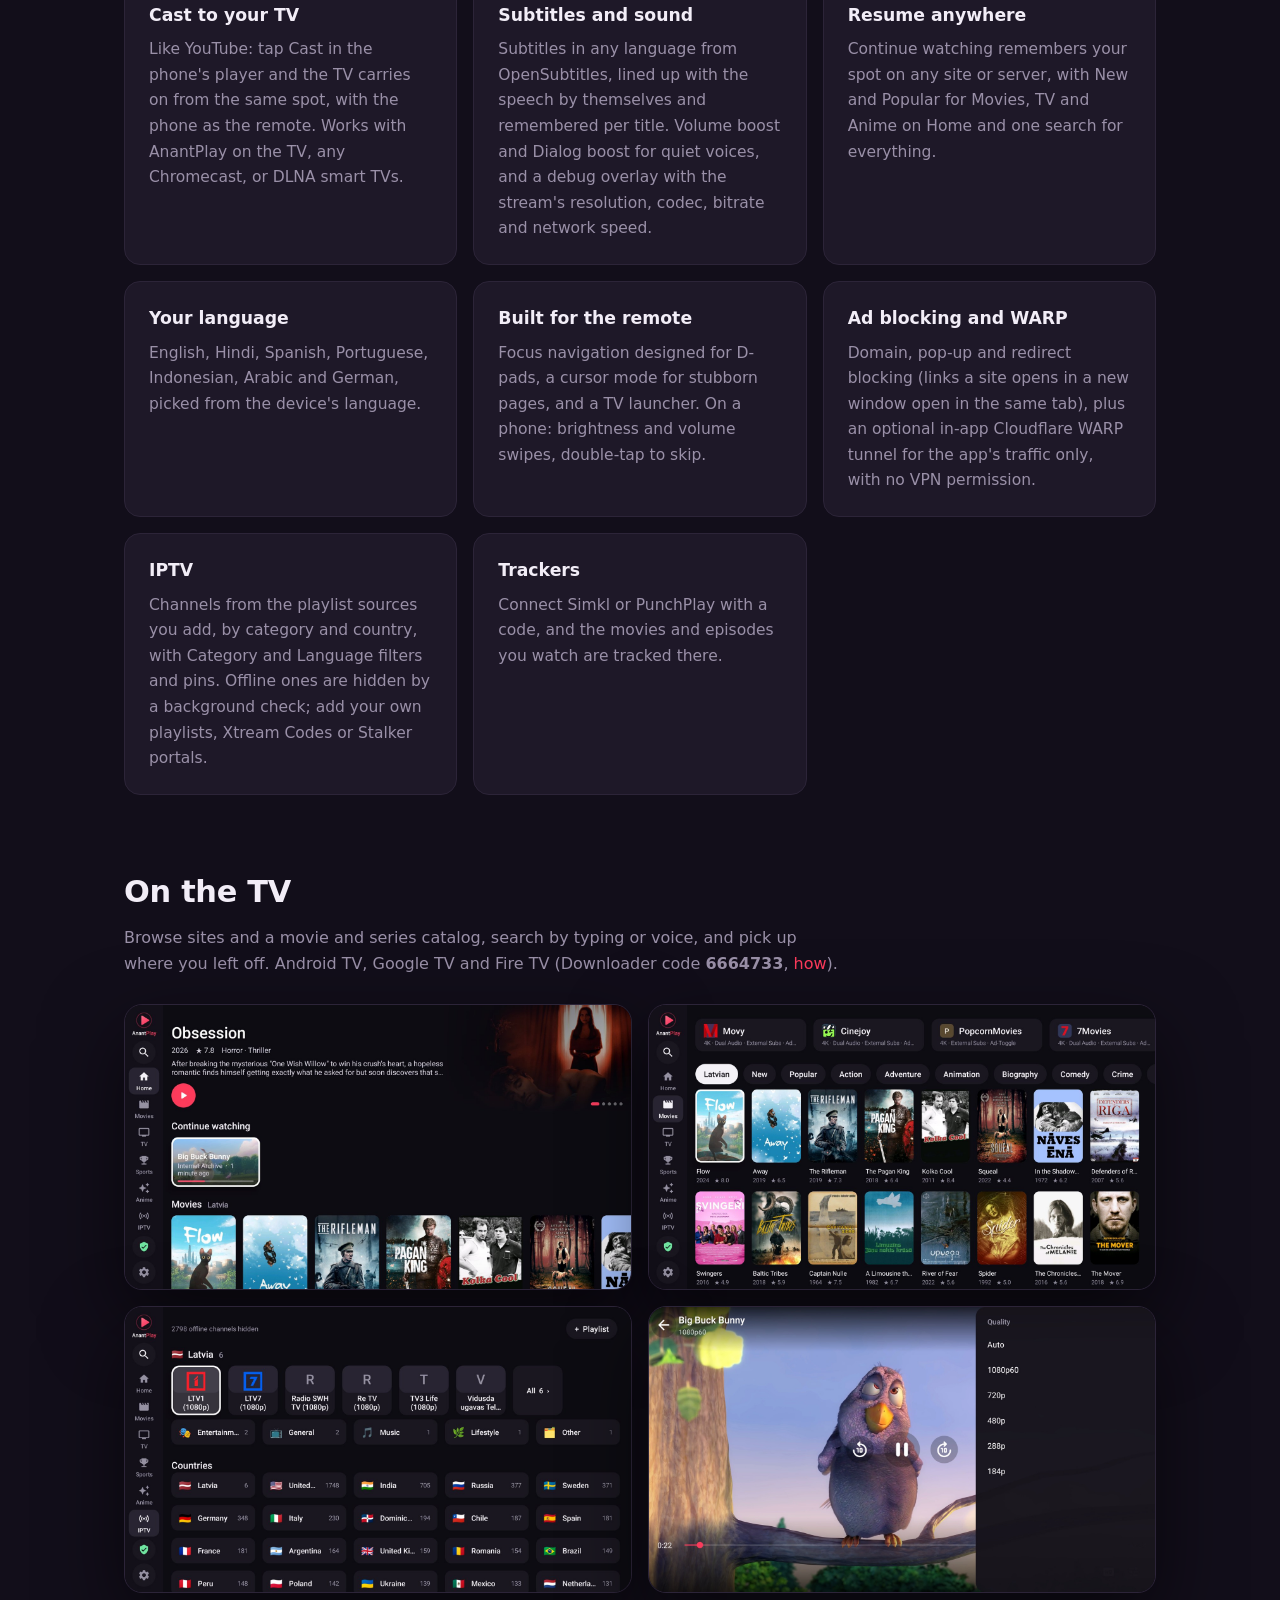
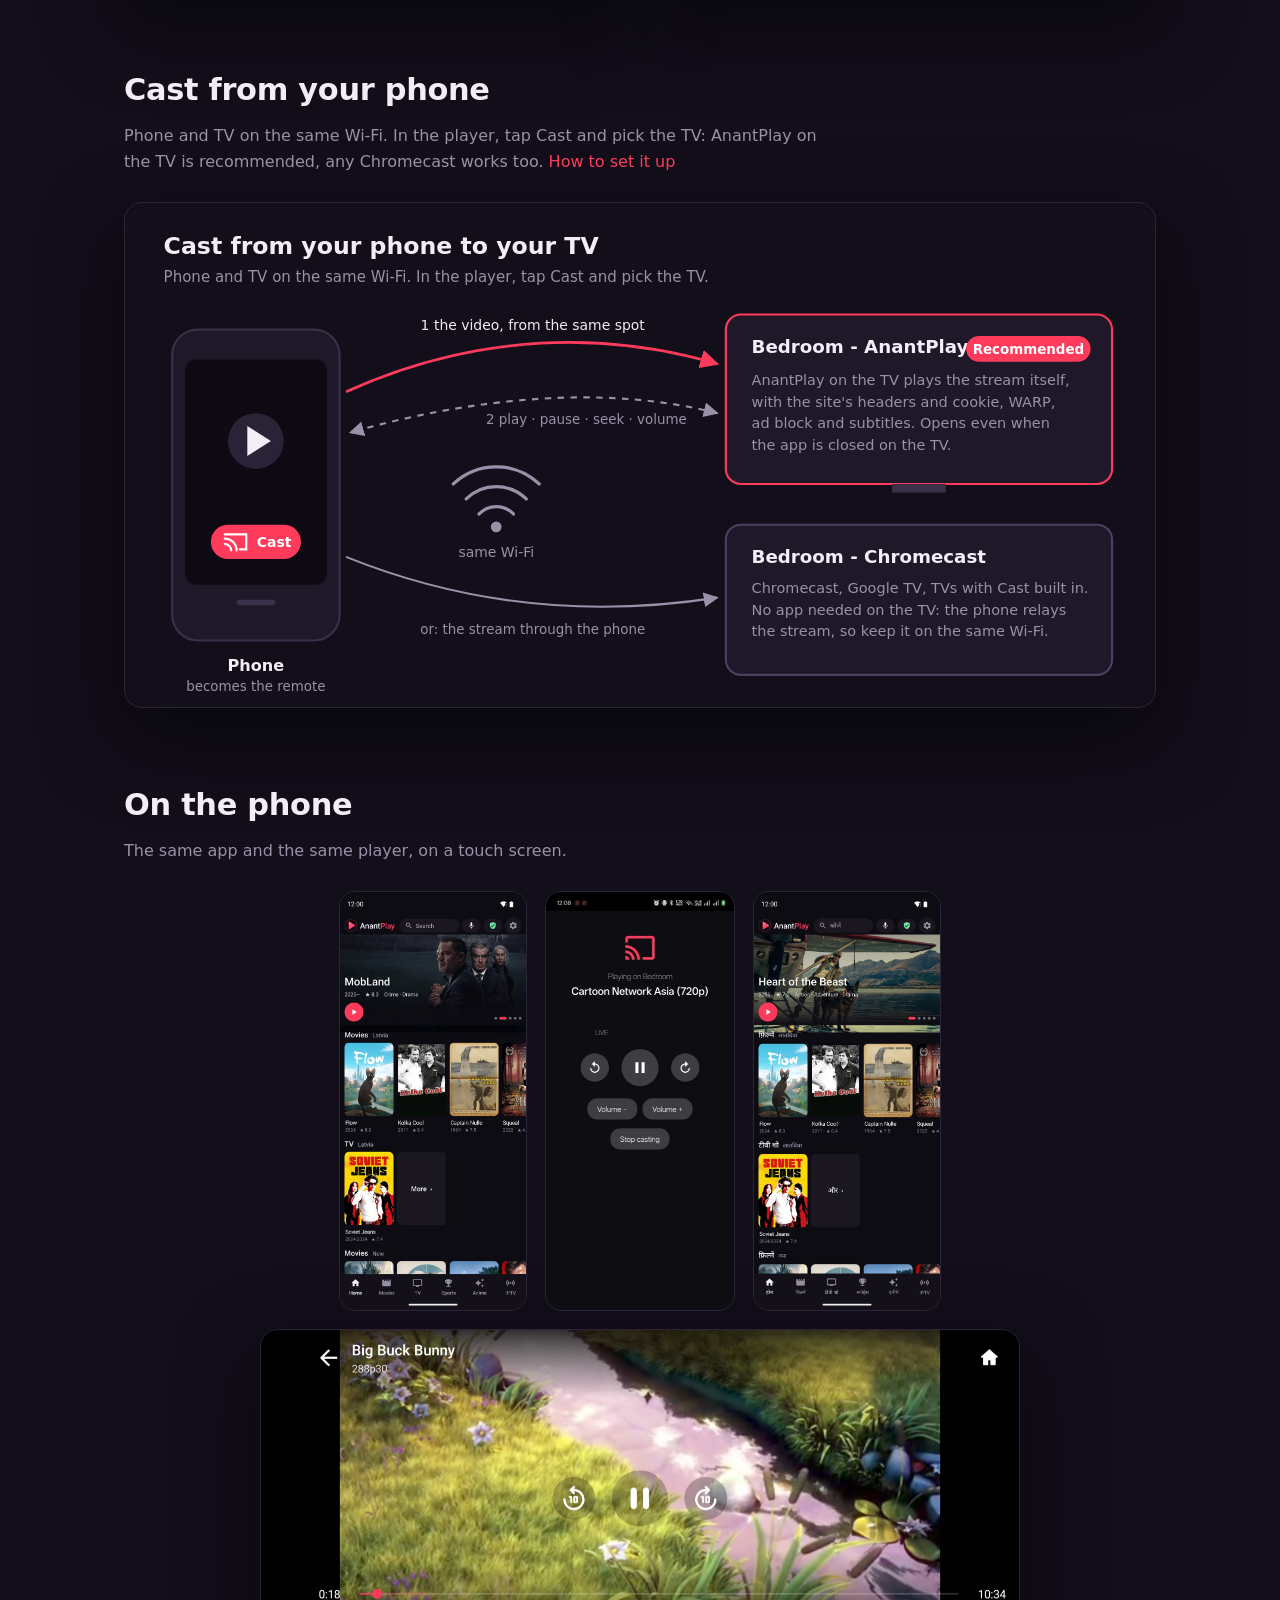
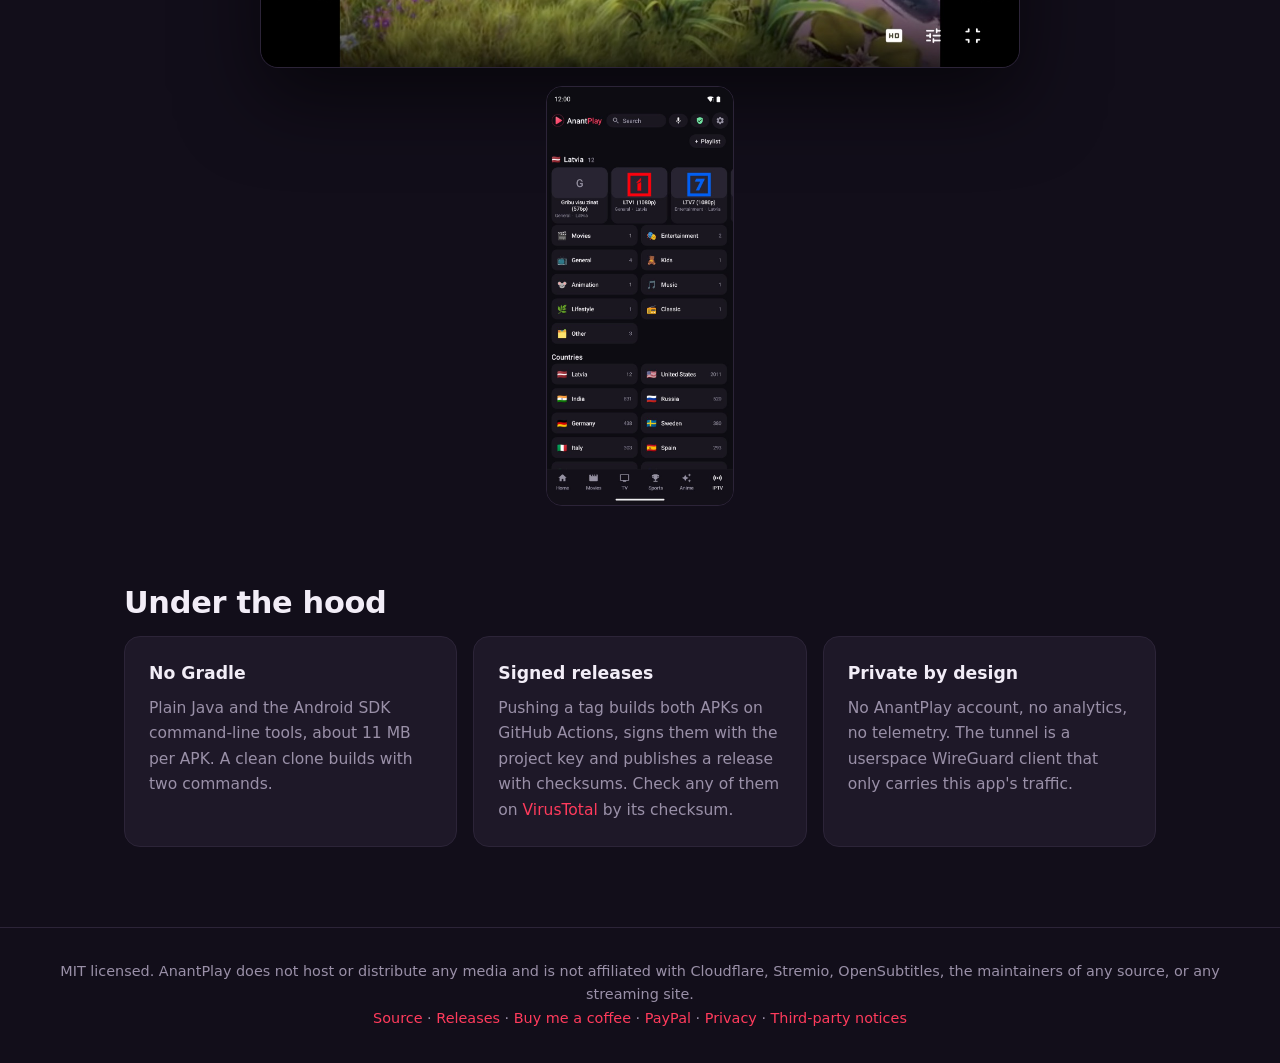
==== commit 59e0c6bf: "Loading screen: no cat GIFs, a spinner; old cached GIFs are deleted Co-Authored-By: Claude Opus 5.5 " ====
--- a/docs/index.html
+++ b/docs/index.html
@@ -23,7 +23,7 @@
 <div class="grid">
 <div class="card"><h3>AnantPlayer</h3><p>Finds the stream the page starts and plays it in ExoPlayer with the hardware decoder. One row of icons for quality, audio, subtitles and more; picture in picture and hold for 2x on a phone.</p></div>
 <div class="card"><h3>Series and anime</h3><p>Episodes, Previous and Next in the player, Skip intro and credits, a Next episode button, and Sub / Dub for anime. Episodes open directly on dozens of sites.</p></div>
-<div class="card"><h3>Drives the site for you</h3><p>Pick a title and the site opens on its page. The player's Episodes, Servers and Quality buttons press the site's own buttons, even inside cross-origin iframes. You never go back to the page. A loading screen with a cat covers the site while the app works, and holding Back for 3 seconds goes Home.</p></div>
+<div class="card"><h3>Drives the site for you</h3><p>Pick a title and the site opens on its page. The player's Episodes, Servers and Quality buttons press the site's own buttons, even inside cross-origin iframes. You never go back to the page. A loading screen covers the site while the app works, and holding Back for 3 seconds goes Home.</p></div>
 <div class="card"><h3>Cast to your TV</h3><p>Like YouTube: tap Cast in the phone's player and the TV carries on from the same spot, with the phone as the remote. Works with AnantPlay on the TV, any Chromecast, or DLNA smart TVs.</p></div>
 <div class="card"><h3>Subtitles and sound</h3><p>Subtitles in any language from OpenSubtitles, lined up with the speech by themselves and remembered per title. Volume boost and Dialog boost for quiet voices, and a debug overlay with the stream's resolution, codec, bitrate and network speed.</p></div>
 <div class="card"><h3>Resume anywhere</h3><p>Continue watching remembers your spot on any site or server, with New and Popular for Movies, TV and Anime on Home and one search for everything.</p></div>
